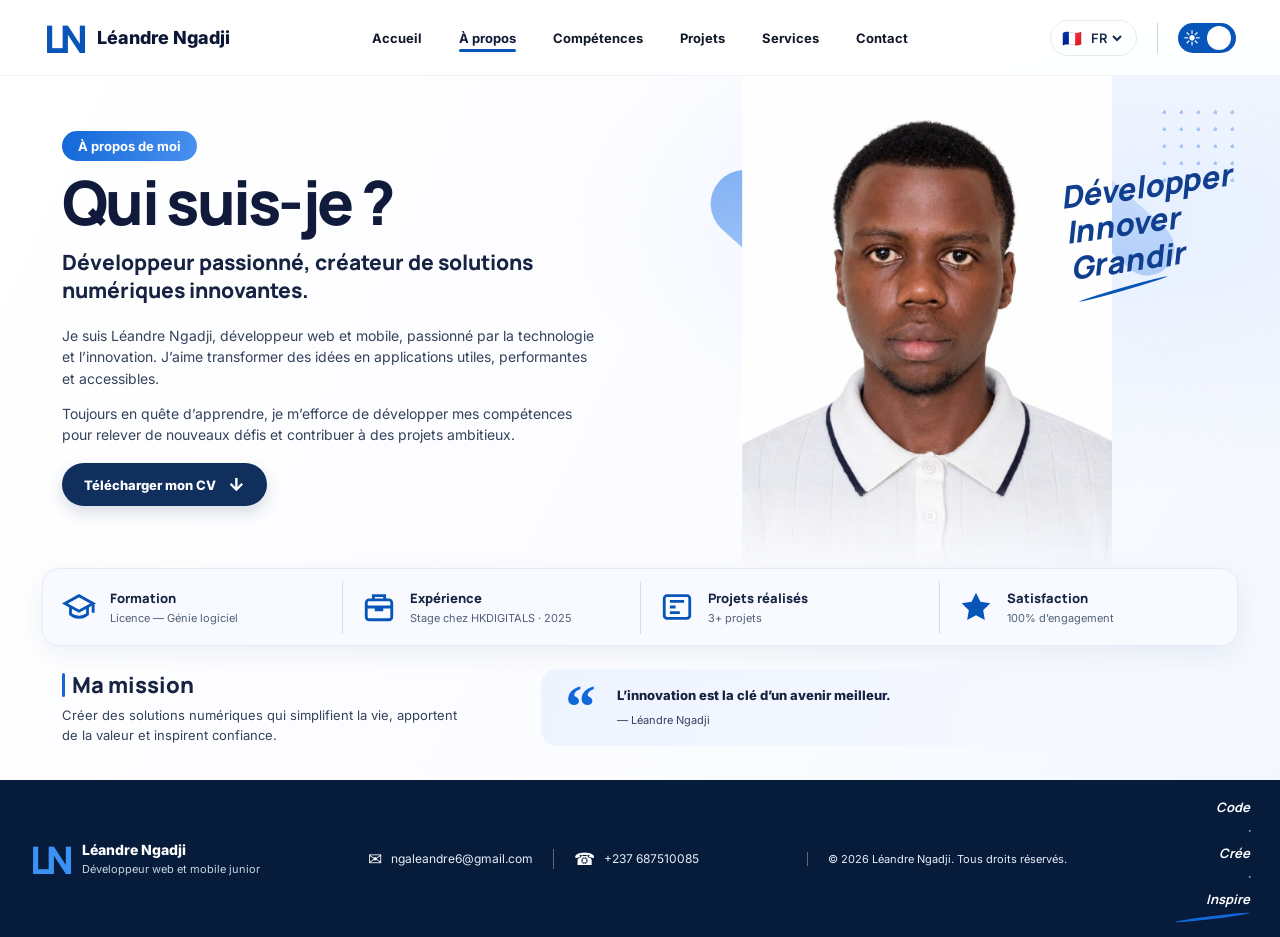
==== about.html @ cd23923f "first commit" ====
<!DOCTYPE html>
<html lang="fr">

<head>
    <meta charset="UTF-8">
    <meta name="viewport" content="width=device-width, initial-scale=1.0">
    <meta name="description"
        content="Découvrez le parcours, la mission et les projets de Léandre Ngadji, développeur web et mobile junior à Douala.">
    <title>À propos | Léandre Ngadji</title>

    <link rel="preconnect" href="https://fonts.googleapis.com">
    <link rel="preconnect" href="https://fonts.gstatic.com" crossorigin>
    <link href="https://fonts.googleapis.com/css2?family=Inter:wght@400;500;600;700;800&family=Manrope:wght@400;500;600;700;800&display=swap"
        rel="stylesheet">
    <link rel="stylesheet" href="assets/css/style.css">
</head>

<body class="about-page">
    <header class="navbar">
        <div class="nav-container">
            <a href="index.html" class="logo" aria-label="Accueil — Léandre Ngadji">
                <span class="logo-icon">LN</span>
                <span class="logo-name">Léandre Ngadji</span>
            </a>

            <nav class="nav-menu" id="navMenu" aria-label="Navigation principale">
                <a href="index.html" class="nav-link">Accueil</a>
                <a href="about.html" class="nav-link active" aria-current="page">À propos</a>
                <a href="skills.html" class="nav-link">Compétences</a>
                <a href="projects.html" class="nav-link">Projets</a>
                <a href="services.html" class="nav-link">Services</a>
                <a href="contact.html" class="nav-link">Contact</a>
            </nav>

            <div class="nav-options">
                <div class="language-selector">
                    <span aria-hidden="true">🇫🇷</span>
                    <select id="languageSelect" aria-label="Choisir la langue">
                        <option value="fr">FR</option>
                        <option value="en">EN</option>
                    </select>
                </div>
                <span class="nav-separator" aria-hidden="true"></span>
                <button class="theme-toggle" id="themeToggle" aria-label="Changer de thème">
                    <span class="theme-icon" aria-hidden="true">☀</span>
                    <span class="theme-circle" aria-hidden="true"></span>
                </button>
            </div>

            <button class="hamburger" id="hamburger" aria-label="Ouvrir le menu" aria-expanded="false"
                aria-controls="navMenu">
                <span></span>
                <span></span>
                <span></span>
            </button>
        </div>
    </header>

    <main class="about-main">
        <section class="about-intro" aria-labelledby="aboutTitle">
            <div class="about-copy">
                <span class="about-eyebrow">À propos de moi</span>
                <h1 id="aboutTitle">Qui suis-je&nbsp;?</h1>
                <p class="about-lead">Développeur passionné, créateur de solutions numériques innovantes.</p>
                <p class="about-paragraph">
                    Je suis Léandre Ngadji, développeur web et mobile, passionné par la technologie et l’innovation.
                    J’aime transformer des idées en applications utiles, performantes et accessibles.
                </p>
                <p class="about-paragraph">
                    Toujours en quête d’apprendre, je m’efforce de développer mes compétences pour relever de nouveaux
                    défis et contribuer à des projets ambitieux.
                </p>
                <a class="about-cv" href="mailto:ngaleandre6@gmail.com?subject=Demande%20de%20CV">
                    Télécharger mon CV <span aria-hidden="true">↓</span>
                </a>
            </div>

            <div class="about-portrait" aria-label="Portrait de Léandre Ngadji">
                <span class="about-shape about-shape-one" aria-hidden="true"></span>
                <span class="about-shape about-shape-two" aria-hidden="true"></span>
                <span class="about-shape about-shape-three" aria-hidden="true"></span>
                <img src="assets/images/portrait.jpeg" alt="Léandre Ngadji, développeur web et mobile">
                <p class="about-signature" aria-label="Développer, innover, grandir">
                    <span>Développer</span>
                    <span>Innover</span>
                    <span>Grandir</span>
                    <i aria-hidden="true"></i>
                </p>
                <span class="about-dots" aria-hidden="true"></span>
            </div>
        </section>

        <section class="about-highlights" aria-label="Quelques repères de mon parcours">
            <article class="about-highlight">
                <span class="highlight-icon" aria-hidden="true">
                    <svg viewBox="0 0 24 24" fill="none" stroke="currentColor" stroke-width="2">
                        <path d="M2 9.5 12 4l10 5.5L12 15 2 9.5Z"></path>
                        <path d="M6 12v5c3.5 3 8.5 3 12 0v-5M22 10v6"></path>
                    </svg>
                </span>
                <span class="highlight-copy"><strong>Formation</strong><small>Licence — Génie logiciel</small></span>
            </article>
            <article class="about-highlight">
                <span class="highlight-icon" aria-hidden="true">
                    <svg viewBox="0 0 24 24" fill="none" stroke="currentColor" stroke-width="2">
                        <rect x="3" y="7" width="18" height="14" rx="2"></rect>
                        <path d="M8 7V4h8v3M3 12h18M10 12v2h4v-2"></path>
                    </svg>
                </span>
                <span class="highlight-copy"><strong>Expérience</strong><small>Stage chez HKDIGITALS · 2025</small></span>
            </article>
            <article class="about-highlight">
                <span class="highlight-icon" aria-hidden="true">
                    <svg viewBox="0 0 24 24" fill="none" stroke="currentColor" stroke-width="2">
                        <rect x="3" y="4" width="18" height="16" rx="2"></rect>
                        <path d="M7 8h10M7 12h4M7 16h7"></path>
                    </svg>
                </span>
                <span class="highlight-copy"><strong>Projets réalisés</strong><small>3+ projets</small></span>
            </article>
            <article class="about-highlight">
                <span class="highlight-icon" aria-hidden="true">
                    <svg viewBox="0 0 24 24" fill="currentColor">
                        <path d="m12 2 3.1 6.3 7 1-5.05 4.92 1.2 6.95L12 17.9l-6.25 3.27 1.2-6.95L1.9 9.3l7-1L12 2Z"></path>
                    </svg>
                </span>
                <span class="highlight-copy"><strong>Satisfaction</strong><small>100% d’engagement</small></span>
            </article>
        </section>

        <section class="about-mission" id="about-details" aria-label="Ma mission">
            <div class="mission-copy">
                <h2>Ma mission</h2>
                <p>Créer des solutions numériques qui simplifient la vie, apportent de la valeur et inspirent confiance.</p>
            </div>
            <blockquote class="mission-quote">
                <span class="quote-mark" aria-hidden="true">“</span>
                <div>
                    <p>L’innovation est la clé d’un avenir meilleur.</p>
                    <cite>— Léandre Ngadji</cite>
                </div>
            </blockquote>
        </section>
    </main>

    <footer class="site-footer">
        <div class="footer-container">
            <a href="index.html" class="footer-brand" aria-label="Retour à l’accueil">
                <span class="footer-logo">LN</span>
                <span class="footer-brand-text">
                    <strong>Léandre Ngadji</strong>
                    <small>Développeur web et mobile junior</small>
                </span>
            </a>
            <div class="footer-contact">
                <a href="mailto:ngaleandre6@gmail.com" class="footer-contact-item">
                    <span aria-hidden="true">✉</span><span>ngaleandre6@gmail.com</span>
                </a>
                <a href="tel:+237687510085" class="footer-contact-item">
                    <span aria-hidden="true">☎</span><span>+237 687510085</span>
                </a>
            </div>
            <p class="footer-copyright">© 2026 Léandre Ngadji. Tous droits réservés.</p>
            <p class="footer-signature">Code <span>·</span> Crée <span>·</span> Inspire<i></i></p>
        </div>
    </footer>

    <script src="assets/js/main.js"></script>
</body>

</html>
---- assets/css/style.css ----
/* ==========================================
   1. VARIABLES
========================================== */

:root {
    --primary: #102A43;
    --secondary: #1F4E79;
    --blue: #0755B8;

    --white: #FFFFFF;
    --text: #172B4D;
    --gray: #52606D;

    --border: #E5EAF0;
    --background: #FFFFFF;
}


/* ==========================================
   2. RESET
========================================== */

* {
    margin: 0;
    padding: 0;
    box-sizing: border-box;
}

html {
    scroll-behavior: smooth;
}

body {
    font-family: 'Inter', sans-serif;
    background: var(--background);
    color: var(--text);
    overflow-x: hidden;
}

a {
    text-decoration: none;
    color: inherit;
}

button,
select {
    font-family: inherit;
}


/* ==========================================
   3. NAVBAR
========================================== */

.navbar {
    width: 100%;
    height: 76px;

    position: fixed;
    top: 0;
    left: 0;
    z-index: 1000;

    background: rgba(255, 255, 255, 0.92);
    backdrop-filter: blur(12px);

    border-bottom: 1px solid rgba(229, 234, 240, 0.6);
}

.nav-container {
    max-width: 1440px;
    height: 100%;

    margin: auto;
    padding: 0 44px;

    display: flex;
    align-items: center;
    justify-content: space-between;
}


/* LOGO */

.logo {
    display: flex;
    align-items: center;
    gap: 14px;
    flex-shrink: 0;
}

.logo-icon {
    font-family: 'Manrope', sans-serif;
    font-size: 38px;
    font-weight: 800;
    letter-spacing: -5px;
    color: var(--blue);
}

.logo-name {
    font-size: 18px;
    font-weight: 800;
    color: #0B1735;
}


/* NAVIGATION */

.nav-menu {
    display: flex;
    align-items: center;
    gap: 7px;
}

.nav-link {
    font-size: 13px;
    font-weight: 700;

    padding: 10px 15px;
    border-radius: 30px;

    color: #111827;
    transition: 0.3s ease;
}

.nav-link:hover {
    color: var(--blue);
    background: #EFF5FF;
}

.nav-link.active {
    background: #084A9B;
    color: white;
    box-shadow: 0 3px 8px rgba(8, 74, 155, 0.2);
}


/* OPTIONS */

.nav-options {
    display: flex;
    align-items: center;
    gap: 20px;
}


/* LANGUE */

.language-selector {
    display: flex;
    align-items: center;
    gap: 5px;

    padding: 7px 11px;

    border: 1px solid var(--border);
    border-radius: 25px;
}

.language-selector select {
    border: none;
    outline: none;
    background: transparent;

    font-size: 13px;
    font-weight: 600;
    color: var(--text);
    cursor: pointer;
}


/* SEPARATEUR */

.nav-separator {
    height: 30px;
    width: 1px;
    background: #CBD5E1;
}


/* THEME */

.theme-toggle {
    width: 58px;
    height: 30px;

    border: none;
    border-radius: 30px;
    background: #0755B8;

    display: flex;
    align-items: center;
    justify-content: space-between;

    padding: 3px 5px;
    cursor: pointer;
}

.theme-icon {
    color: white;
    font-size: 17px;
}

.theme-circle {
    width: 24px;
    height: 24px;

    border-radius: 50%;
    background: white;

    transition: 0.3s ease;
}


/* HAMBURGER */

.hamburger {
    display: none;
    background: none;
    border: none;
    cursor: pointer;
}

.hamburger span {
    display: block;

    width: 25px;
    height: 2px;

    margin: 5px;

    background: var(--primary);
    transition: 0.3s;
}


/* ==========================================
   4. HERO
========================================== */

.hero {
    width: 100%;
    min-height: 590px;

    padding-top: 76px;

    background: linear-gradient(
        115deg,
        #FFFFFF 0%,
        #FCFDFF 65%,
        #F4F7FF 100%
    );

    overflow: hidden;
}

.hero-container {
    max-width: 1440px;
    min-height: 514px;

    margin: auto;
    padding: 35px 44px 0;

    display: grid;
    grid-template-columns: 1fr 1fr;
    align-items: center;
}


/* HERO CONTENT */

.hero-content {
    position: relative;
    z-index: 5;
    padding-bottom: 30px;
}

.hero-greeting {
    font-family: 'Manrope', sans-serif;
    font-size: clamp(28px, 3vw, 38px);
    font-weight: 500;

    color: #526078;
    margin-bottom: 0;
}

.hero-content h1 {
    font-family: 'Manrope', sans-serif;
    font-size: clamp(43px, 5vw, 72px);

    line-height: 1.08;
    letter-spacing: -3px;
    font-weight: 800;

    color: #081333;
}

.hero-underline {
    width: 175px;
    height: 7px;

    margin-top: 12px;
    margin-bottom: 22px;

    border-top: 5px solid #1268D8;
    border-radius: 50%;

    transform: rotate(-5deg);
}

.hero-headline {
    max-width: 500px;

    font-family: 'Manrope', sans-serif;
    font-size: 21px;

    line-height: 1.35;
    font-weight: 800;

    color: #084A9B;
    margin-bottom: 20px;
}

.hero-description {
    max-width: 500px;

    font-size: 15px;
    line-height: 1.65;

    color: #26364F;
    margin-bottom: 25px;
}

.hero-description strong {
    font-weight: 700;
    color: #102A43;
}


/* HERO BUTTONS */

.hero-actions {
    display: flex;
    align-items: center;
    flex-wrap: wrap;
    gap: 14px;
}

.btn {
    min-height: 47px;

    display: inline-flex;
    align-items: center;
    justify-content: center;
    gap: 12px;

    padding: 0 22px;

    border-radius: 30px;

    font-size: 13px;
    font-weight: 700;

    transition: 0.3s ease;
}

.btn-primary {
    background: #102F5D;
    color: white;
}

.btn-primary:hover {
    background: #0755B8;
    transform: translateY(-3px);
    box-shadow: 0 8px 20px rgba(16, 47, 93, 0.2);
}

.btn-outline {
    border: 1.5px solid #102A43;
    color: #102A43;
    background: transparent;
}

.btn-outline:hover {
    background: #102A43;
    color: white;
    transform: translateY(-3px);
}

.btn-icon {
    font-size: 18px;
}


/* CV */

.hero-cv {
    display: flex;
    align-items: center;
    gap: 9px;

    margin-top: 17px;

    font-size: 14px;
    font-weight: 700;

    color: #102A43;
    text-decoration: underline;

    cursor: default;
}

.cv-icon {
    font-size: 22px;
    font-weight: 800;
}


/* HERO VISUAL */

.hero-visual {
    height: 475px;

    position: relative;

    display: flex;
    align-items: flex-end;
    justify-content: center;
}

.hero-image-wrapper {
    width: 100%;
    height: 100%;

    position: relative;
    z-index: 2;

    display: flex;
    justify-content: center;
    align-items: flex-end;
}

.hero-image {
    width: auto;
    max-width: 100%;
    height: 100%;

    object-fit: contain;
    object-position: center bottom;

    position: relative;
    z-index: 2;
}


/* FORMES GRAPHIQUES */

.hero-shape {
    position: absolute;

    background: linear-gradient(
        135deg,
        #B9D4FF,
        #69A8F4
    );

    border-radius: 100px;
    opacity: 0.8;
}

.shape-one {
    width: 420px;
    height: 65px;

    top: 100px;
    left: 5px;

    transform: rotate(-43deg);
}

.shape-two {
    width: 380px;
    height: 65px;

    top: 225px;
    left: 0;

    transform: rotate(-43deg);
}

.shape-three {
    width: 240px;
    height: 65px;

    top: 310px;
    right: -30px;

    transform: rotate(-43deg);
}


/* SIGNATURE */

.hero-signature {
    position: absolute;

    right: -5px;
    top: 150px;

    z-index: 4;

    display: flex;
    flex-direction: column;

    font-family: 'Manrope', sans-serif;
    font-size: 29px;

    font-weight: 800;
    font-style: italic;
    line-height: 1.2;

    color: #102F5D;

    transform: rotate(-8deg);
}

.signature-line {
    width: 100px;
    height: 4px;

    margin-top: 13px;

    background: #0755B8;
    border-radius: 50%;

    transform: rotate(-10deg);
}


/* BADGE */

.hero-badge {
    position: absolute;

    right: 0;
    bottom: 75px;

    z-index: 5;

    display: flex;
    align-items: center;
    gap: 12px;

    padding: 12px 17px;

    background: white;
    border-radius: 15px;

    box-shadow: 0 5px 20px rgba(0, 0, 0, 0.1);
}

.badge-icon {
    width: 39px;
    height: 39px;

    display: flex;
    align-items: center;
    justify-content: center;

    border-radius: 50%;
    background: #0865CE;

    color: white;
    font-weight: 800;
    font-size: 14px;
}

.badge-text {
    display: flex;
    flex-direction: column;
    gap: 3px;

    font-size: 12px;
}

.badge-text strong {
    color: #101A30;
}

.badge-text span {
    color: #52606D;
}


/* POINTS DECORATIFS */

.hero-dots {
    position: absolute;

    width: 80px;
    height: 80px;

    top: 100px;
    right: -20px;

    z-index: 1;

    background-image: radial-gradient(
        #B9D1F5 3px,
        transparent 3px
    );

    background-size: 22px 22px;
}


/* ==========================================
   5. EXPERTISE
========================================== */

.expertise {
    width: 100%;
    padding: 0 30px 25px;
    background: var(--background);
}

.expertise-container {
    max-width: 1380px;
    min-height: 85px;

    margin: auto;
    padding: 20px;

    display: grid;

    grid-template-columns:
        1.1fr 1.3fr 1.7fr 1.7fr 1.4fr;

    align-items: center;

    background: #F0F4FF;
    border-radius: 18px;
}


/* TITRE */

.expertise-title {
    display: flex;
    align-items: center;
    gap: 12px;

    padding-right: 20px;
}

.expertise-title-line {
    width: 4px;
    height: 38px;

    background: #1268D8;
    border-radius: 5px;

    flex-shrink: 0;
}

.expertise-title h2 {
    font-family: 'Manrope', sans-serif;
    font-size: 17px;
    font-weight: 800;

    color: #102A43;
    white-space: nowrap;
}


/* ELEMENTS */

.expertise-item {
    min-height: 42px;

    padding: 0 20px;

    display: flex;
    align-items: center;
    gap: 15px;

    border-left: 1px solid #8995A8;

    transition: transform 0.3s ease;
}

.expertise-item:hover {
    transform: translateY(-3px);
}


/* ICONES */

.expertise-icon {
    width: 38px;
    height: 38px;

    flex-shrink: 0;
    color: #0755B8;
}

.expertise-icon svg {
    width: 100%;
    height: 100%;
}


/* INFORMATIONS */

.expertise-info h3 {
    font-family: 'Manrope', sans-serif;
    font-size: 14px;
    font-weight: 800;

    color: #101A30;
    margin-bottom: 5px;

    white-space: nowrap;
}

.expertise-info p {
    font-size: 13px;
    color: #35445C;
    line-height: 1.4;
}


/* ==========================================
   6. PROJETS
========================================== */

.projects-section {
    width: 100%;
    padding: 75px 30px 90px;
    background: var(--background);
}

.projects-container {
    max-width: 1380px;
    margin: auto;
}


/* EN-TETE */

.projects-header {
    display: flex;
    justify-content: space-between;
    align-items: flex-end;
    gap: 30px;

    margin-bottom: 38px;
}

.section-label {
    display: inline-block;

    font-size: 11px;
    font-weight: 800;
    letter-spacing: 2px;

    color: #0755B8;

    margin-bottom: 12px;
}

.projects-heading h2 {
    font-family: 'Manrope', sans-serif;
    font-size: clamp(28px, 3vw, 38px);
    font-weight: 800;

    color: #102A43;

    margin-bottom: 12px;
}

.projects-heading p {
    max-width: 600px;

    font-size: 14px;
    line-height: 1.7;

    color: #52606D;
}


/* LIEN TOUS LES PROJETS */

.projects-all {
    display: inline-flex;
    align-items: center;
    gap: 12px;

    flex-shrink: 0;

    padding: 12px 19px;

    border: 1px solid #D6E0EC;
    border-radius: 30px;

    color: #102A43;

    font-size: 13px;
    font-weight: 700;

    transition: 0.3s ease;
}

.projects-all:hover {
    background: #102F5D;
    border-color: #102F5D;
    color: white;

    transform: translateY(-3px);
}

.projects-all span {
    font-size: 18px;
}


/* GRILLE */

.projects-grid {
    display: grid;
    grid-template-columns: repeat(2, minmax(0, 1fr));
    gap: 30px;
}


/* CARTE */

.project-card {
    overflow: hidden;

    background: white;

    border: 1px solid #E7ECF3;
    border-radius: 18px;

    box-shadow: 0 5px 25px rgba(16, 42, 67, 0.05);

    transition: transform 0.3s ease, box-shadow 0.3s ease;
}

.project-card:hover {
    transform: translateY(-7px);

    box-shadow: 0 15px 35px rgba(16, 42, 67, 0.1);
}


/* IMAGE */

.project-image {
    height: 260px;

    position: relative;
    overflow: hidden;

    background: #EAF0F8;
}

.project-image img {
    width: 100%;
    height: 100%;

    display: block;

    object-fit: cover;

    transition: transform 0.5s ease;
}

.project-card:hover .project-image img {
    transform: scale(1.04);
}


/* CATEGORIE */

.project-category {
    position: absolute;

    top: 17px;
    left: 17px;

    padding: 8px 13px;

    background: rgba(255, 255, 255, 0.95);

    border-radius: 20px;

    color: #102A43;

    font-size: 11px;
    font-weight: 700;

    box-shadow: 0 3px 10px rgba(0, 0, 0, 0.08);
}


/* CONTENU */

.project-content {
    padding: 25px;
}

.project-top {
    display: flex;
    justify-content: space-between;
    align-items: center;

    margin-bottom: 15px;
}

.project-number {
    font-size: 11px;
    font-weight: 800;
    letter-spacing: 1px;

    color: #0755B8;
}

.project-period {
    font-size: 12px;
    font-weight: 600;

    color: #7A8797;
}

.project-content h3 {
    font-family: 'Manrope', sans-serif;
    font-size: 23px;
    font-weight: 800;

    color: #102A43;

    margin-bottom: 12px;
}

.project-description {
    min-height: 76px;

    font-size: 13px;
    line-height: 1.75;

    color: #52606D;

    margin-bottom: 20px;
}


/* TECHNOLOGIES */

.project-technologies {
    display: flex;
    flex-wrap: wrap;
    gap: 8px;

    margin-bottom: 22px;
}

.project-technologies span {
    padding: 7px 12px;

    border-radius: 20px;

    background: #EEF4FC;

    color: #164B84;

    font-size: 11px;
    font-weight: 700;
}


/* LIEN PROJET */

.project-link {
    display: inline-flex;
    align-items: center;
    gap: 10px;

    padding-top: 17px;

    border-top: 1px solid #E7ECF3;

    width: 100%;

    color: #0755B8;

    font-size: 13px;
    font-weight: 800;

    transition: 0.3s ease;
}

.project-link:hover {
    color: #102A43;
    gap: 16px;
}

.project-link span {
    font-size: 18px;
}


/* ==========================================
   7. RESPONSIVE TABLETTE
========================================== */

@media (max-width: 1100px) {

    .nav-container {
        padding: 0 25px;
    }

    .nav-menu {
        gap: 0;
    }

    .nav-link {
        padding: 9px 10px;
        font-size: 12px;
    }

    .nav-options {
        gap: 12px;
    }

    .hero-container {
        padding-left: 30px;
        padding-right: 30px;
    }

    .hero-content h1 {
        font-size: 52px;
    }

    .hero-headline {
        font-size: 18px;
    }

    .hero-description {
        font-size: 14px;
    }

    .hero-signature {
        right: -10px;
        font-size: 23px;
    }

    .hero-badge {
        right: -5px;
    }

    .expertise-container {
        grid-template-columns: repeat(2, 1fr);
        gap: 25px 10px;
        padding: 25px;
    }

    .expertise-title {
        grid-column: 1 / -1;
        padding-bottom: 15px;
        border-bottom: 1px solid #D5DEEF;
    }

    .expertise-item {
        border-left: none;
        padding: 0 10px;
    }

}


/* ==========================================
   8. RESPONSIVE MOBILE
========================================== */

@media (max-width: 850px) {

    /* NAVBAR */

    .navbar {
        height: 70px;
    }

    .nav-container {
        padding: 0 22px;
    }

    .nav-menu {
        position: absolute;

        top: 70px;
        left: 0;

        width: 100%;

        background: white;

        display: flex;
        flex-direction: column;
        align-items: stretch;

        padding: 15px 22px;
        gap: 5px;

        box-shadow: 0 10px 20px rgba(0, 0, 0, 0.05);

        opacity: 0;
        visibility: hidden;

        transform: translateY(-10px);

        transition: 0.3s ease;
    }

    .nav-menu.show {
        opacity: 1;
        visibility: visible;
        transform: translateY(0);
    }

    .nav-link {
        padding: 13px 15px;
        font-size: 14px;
    }

    .nav-options {
        margin-left: auto;
        margin-right: 20px;
    }

    .hamburger {
        display: block;
    }


    /* HERO */

    .hero {
        padding-top: 70px;
    }

    .hero-container {
        grid-template-columns: 1fr;

        padding: 45px 30px 0;

        text-align: center;
    }

    .hero-content {
        padding-bottom: 10px;
    }

    .hero-greeting {
        font-size: 30px;
    }

    .hero-content h1 {
        font-size: clamp(42px, 9vw, 60px);
        letter-spacing: -2px;
    }

    .hero-underline {
        margin-left: auto;
        margin-right: auto;
    }

    .hero-headline {
        margin-left: auto;
        margin-right: auto;
        font-size: 20px;
    }

    .hero-description {
        margin-left: auto;
        margin-right: auto;
        font-size: 14px;
    }

    .hero-actions {
        justify-content: center;
    }

    .hero-cv {
        justify-content: center;
    }

    .hero-visual {
        height: 430px;
        max-width: 500px;
        width: 100%;

        margin: 30px auto 0;
    }

    .hero-signature {
        right: 0;
        top: 100px;
        font-size: 22px;
    }

    .hero-badge {
        right: 0;
        bottom: 45px;
    }

    /* PROJETS */

    .projects-section {
        padding: 60px 25px 70px;
    }

    .projects-grid {
        gap: 20px;
    }

    .project-image {
        height: 210px;
    }

    .project-content {
        padding: 20px;
    }

    .project-content h3 {
        font-size: 20px;
    }

    .project-description {
        min-height: 100px;
    }

}


/* ==========================================
   9. PETITS MOBILES
========================================== */

@media (max-width: 600px) {

    /* EXPERTISE */

    .expertise {
        padding: 0 16px 25px;
    }

    .expertise-container {
        grid-template-columns: 1fr;
        gap: 20px;
        padding: 22px 18px;
    }

    .expertise-title {
        grid-column: auto;
        padding-bottom: 15px;
    }

    .expertise-title h2 {
        font-size: 17px;
    }

    .expertise-item {
        padding: 0 5px 15px;
        border-left: none;
        border-bottom: 1px solid #D5DEEF;
    }

    .expertise-item:last-child {
        border-bottom: none;
        padding-bottom: 0;
    }

    .expertise-icon {
        width: 35px;
        height: 35px;
    }

    .expertise-info h3 {
        font-size: 14px;
        white-space: normal;
    }

    .expertise-info p {
        font-size: 12px;
    }


    /* PROJETS */

    .projects-section {
        padding: 50px 16px 60px;
    }

    .projects-header {
        flex-direction: column;
        align-items: flex-start;
        gap: 20px;

        margin-bottom: 28px;
    }

    .projects-heading h2 {
        font-size: 28px;
    }

    .projects-heading p {
        font-size: 13px;
    }

    .projects-all {
        font-size: 12px;
    }

    .projects-grid {
        grid-template-columns: 1fr;
        gap: 25px;
    }

    .project-image {
        height: 220px;
    }

    .project-content {
        padding: 22px;
    }

    .project-content h3 {
        font-size: 21px;
    }

    .project-description {
        min-height: auto;
    }

}


/* ==========================================
   10. TRES PETITS MOBILES
========================================== */

@media (max-width: 480px) {

    /* NAVBAR */

    .nav-container {
        padding: 0 16px;
    }

    .logo-icon {
        font-size: 32px;
    }

    .logo-name {
        font-size: 14px;
    }

    .nav-options {
        gap: 10px;
        margin-right: 12px;
    }

    .nav-separator {
        display: none;
    }

    .language-selector {
        padding: 5px 7px;
    }

    .theme-toggle {
        width: 45px;
        height: 26px;
    }

    .theme-circle {
        width: 20px;
        height: 20px;
    }


    /* HERO */

    .hero-container {
        padding: 35px 20px 0;
    }

    .hero-greeting {
        font-size: 25px;
    }

    .hero-content h1 {
        font-size: 42px;
    }

    .hero-headline {
        font-size: 18px;
    }

    .hero-description {
        font-size: 13px;
        line-height: 1.7;
    }

    .hero-actions {
        flex-direction: column;
        align-items: stretch;
    }

    .btn {
        width: 100%;
    }

    .hero-visual {
        height: 350px;
    }

    .hero-signature {
        right: -5px;
        top: 75px;
        font-size: 17px;
    }

    .hero-badge {
        right: -5px;
        bottom: 35px;
        padding: 9px 12px;
    }

    .badge-icon {
        width: 32px;
        height: 32px;
    }

    .hero-shape {
        opacity: 0.5;
    }


    /* PROJETS */

    .project-image {
        height: 190px;
    }

    .project-content {
        padding: 18px;
    }

}


/* ==========================================
   11. MODE SOMBRE
========================================== */

body.dark-mode {
    --background: #0B1729;
    --text: #F1F5F9;

    background: var(--background);
    color: var(--text);
}

body.dark-mode .navbar {
    background: rgba(11, 23, 41, 0.94);
    border-bottom-color: #24354B;
}

body.dark-mode .logo-name,
body.dark-mode .nav-link,
body.dark-mode .hamburger span {
    color: #F1F5F9;
}

body.dark-mode .nav-link.active {
    background: #0755B8;
    color: white;
}

body.dark-mode .hero {
    background: linear-gradient(
        115deg,
        #0B1729,
        #142943
    );
}

body.dark-mode .hero-greeting,
body.dark-mode .hero-description {
    color: #CBD5E1;
}

body.dark-mode .hero-content h1 {
    color: #FFFFFF;
}

body.dark-mode .hero-description strong {
    color: #FFFFFF;
}

body.dark-mode .hero-cv {
    color: #FFFFFF;
}

body.dark-mode .btn-outline {
    color: white;
    border-color: white;
}

body.dark-mode .nav-menu {
    background: #0B1729;
}

body.dark-mode .language-selector select {
    color: white;
}

body.dark-mode .nav-separator {
    background: #52606D;
}

body.dark-mode .theme-toggle {
    background: #52606D;
}

body.dark-mode .theme-circle {
    transform: translateX(-25px);
}


/* EXPERTISE */

body.dark-mode .expertise-container {
    background: #172A43;
}

body.dark-mode .expertise-title h2,
body.dark-mode .expertise-info h3 {
    color: #FFFFFF;
}

body.dark-mode .expertise-info p {
    color: #CBD5E1;
}

body.dark-mode .expertise-item {
    border-color: #40536B;
}

body.dark-mode .expertise-title {
    border-color: #40536B;
}


/* PROJETS */

body.dark-mode .projects-section {
    background: #0B1729;
}

body.dark-mode .projects-heading h2,
body.dark-mode .project-content h3 {
    color: #FFFFFF;
}

body.dark-mode .projects-heading p,
body.dark-mode .project-description {
    color: #CBD5E1;
}

body.dark-mode .project-card {
    background: #172A43;
    border-color: #30445D;
}

body.dark-mode .project-technologies span {
    background: #243C5A;
    color: #B9D4FF;
}

body.dark-mode .project-link {
    border-color: #40536B;
    color: #83B9FF;
}

body.dark-mode .projects-all {
    color: #FFFFFF;
    border-color: #40536B;
}

body.dark-mode .projects-all:hover {
    background: #0755B8;
}

body.dark-mode .project-image {
    background: #243C5A;
}


/* ==========================================
   12. BANNIERE DE CONTACT
========================================== */

.contact-banner {
    width: 100%;
    padding: 0 30px 30px;
    background: var(--background);
}

.contact-banner-inner {
    position: relative;
    isolation: isolate;
    overflow: hidden;
    max-width: 1380px;
    min-height: 145px;
    margin: 0 auto;
    padding: 28px 42px;
    display: flex;
    align-items: center;
    gap: 28px;
    color: #FFFFFF;
    background:
        radial-gradient(ellipse at 90% 120%, rgba(25, 105, 200, 0.28), transparent 38%),
        linear-gradient(110deg, #102F5D 0%, #071B3B 100%);
    border-radius: 20px;
}

.contact-banner-inner::after {
    content: "";
    position: absolute;
    z-index: -1;
    width: 420px;
    height: 230px;
    right: -70px;
    bottom: -160px;
    border: 1px solid rgba(91, 157, 239, 0.22);
    border-radius: 50%;
    box-shadow: 0 0 0 18px rgba(91, 157, 239, 0.04),
                0 0 0 38px rgba(91, 157, 239, 0.04);
}

.contact-banner-icon {
    width: 76px;
    height: 76px;
    flex: 0 0 76px;
    display: flex;
    align-items: center;
    justify-content: center;
    color: #3B91F5;
    transform: rotate(-8deg);
}

.contact-banner-icon svg {
    width: 68px;
    height: 68px;
}

.contact-banner-content {
    flex: 1;
    min-width: 0;
}

.contact-banner-content h2 {
    margin-bottom: 8px;
    color: #FFFFFF;
    font-family: 'Manrope', sans-serif;
    font-size: clamp(20px, 2.1vw, 27px);
    font-weight: 800;
    line-height: 1.25;
}

.contact-banner-content p {
    max-width: 620px;
    color: #E4ECF7;
    font-size: 14px;
    line-height: 1.6;
}

.contact-banner-actions {
    display: flex;
    align-items: center;
    gap: 12px;
    flex-shrink: 0;
}

.banner-button {
    min-height: 48px;
    padding: 0 20px;
    display: inline-flex;
    align-items: center;
    justify-content: center;
    gap: 9px;
    border-radius: 28px;
    font-size: 13px;
    font-weight: 800;
    white-space: nowrap;
    transition: transform 0.25s ease, box-shadow 0.25s ease;
}

.banner-button:hover {
    transform: translateY(-3px);
    box-shadow: 0 8px 18px rgba(0, 0, 0, 0.18);
}

.banner-button-light {
    color: #102A43;
    background: #FFFFFF;
}

.banner-button-whatsapp {
    color: #FFFFFF;
    background: #16B95D;
}

.whatsapp-symbol {
    font-size: 18px;
    line-height: 1;
}


/* ==========================================
   13. FOOTER
========================================== */

.site-footer {
    width: 100%;
    color: #FFFFFF;
    background: #071B3B;
}

.footer-container {
    max-width: 1440px;
    min-height: 96px;
    margin: 0 auto;
    padding: 18px 30px;
    display: flex;
    align-items: center;
    justify-content: space-between;
    gap: 22px;
}

.footer-brand {
    display: flex;
    align-items: center;
    gap: 13px;
    flex-shrink: 0;
}

.footer-logo {
    color: #3B91F5;
    font-family: 'Manrope', sans-serif;
    font-size: 38px;
    font-weight: 800;
    letter-spacing: -5px;
}

.footer-brand-text {
    display: flex;
    flex-direction: column;
    gap: 4px;
}

.footer-brand-text strong {
    color: #FFFFFF;
    font-size: 14px;
    font-weight: 800;
}

.footer-brand-text small {
    color: #CBD5E1;
    font-size: 11px;
}

.footer-contact {
    display: flex;
    align-items: center;
    gap: 20px;
}

.footer-contact-item {
    display: inline-flex;
    align-items: center;
    gap: 9px;
    color: #E7EEF8;
    font-size: 12px;
    white-space: nowrap;
    transition: color 0.2s ease;
}

.footer-contact-item + .footer-contact-item {
    padding-left: 20px;
    border-left: 1px solid rgba(255, 255, 255, 0.35);
}

.footer-contact-item:hover {
    color: #75B5FF;
}

.footer-contact-item > span:first-child {
    color: #FFFFFF;
    font-size: 17px;
}

.footer-copyright {
    padding-left: 20px;
    border-left: 1px solid rgba(255, 255, 255, 0.35);
    color: #E7EEF8;
    font-size: 11px;
    white-space: nowrap;
}

.footer-signature {
    display: flex;
    flex-direction: column;
    align-items: flex-end;
    gap: 5px;
    color: #FFFFFF;
    font-family: 'Manrope', sans-serif;
    font-size: 13px;
    font-style: italic;
    font-weight: 700;
    white-space: nowrap;
}

.footer-signature span {
    color: #75B5FF;
}

.footer-signature i {
    width: 75px;
    height: 3px;
    margin-top: 3px;
    background: #1268D8;
    border-radius: 50%;
    transform: rotate(-7deg);
}


/* ==========================================
   14. RESPONSIVE CONTACT ET FOOTER
========================================== */

@media (max-width: 1100px) {
    .contact-banner-inner {
        padding: 26px 30px;
        gap: 18px;
    }

    .contact-banner-icon {
        width: 58px;
        height: 58px;
        flex-basis: 58px;
    }

    .contact-banner-icon svg {
        width: 54px;
        height: 54px;
    }

    .contact-banner-actions {
        gap: 8px;
    }

    .banner-button {
        padding: 0 14px;
        font-size: 12px;
    }

    .footer-container {
        flex-wrap: wrap;
        justify-content: center;
    }
}

@media (max-width: 850px) {
    .contact-banner {
        padding: 0 25px 25px;
    }

    .contact-banner-inner {
        flex-wrap: wrap;
        justify-content: center;
        text-align: center;
    }

    .contact-banner-content {
        flex-basis: calc(100% - 85px);
        text-align: left;
    }

    .contact-banner-actions {
        width: 100%;
        justify-content: center;
    }

    .footer-container {
        padding: 25px 22px;
        gap: 18px 25px;
    }

    .footer-contact {
        flex-wrap: wrap;
        justify-content: center;
    }
}

@media (max-width: 600px) {
    .contact-banner {
        padding: 0 16px 22px;
    }

    .contact-banner-inner {
        padding: 25px 20px;
        gap: 12px;
        border-radius: 16px;
    }

    .contact-banner-icon {
        width: 48px;
        height: 48px;
        flex-basis: 48px;
    }

    .contact-banner-icon svg {
        width: 46px;
        height: 46px;
    }

    .contact-banner-content {
        flex-basis: 100%;
        text-align: center;
    }

    .contact-banner-content h2 {
        font-size: 21px;
    }

    .contact-banner-content p {
        font-size: 13px;
    }

    .contact-banner-actions {
        flex-direction: column;
        align-items: stretch;
    }

    .banner-button {
        width: 100%;
    }

    .footer-container {
        flex-direction: column;
        text-align: center;
        padding: 28px 16px;
    }

    .footer-brand {
        justify-content: center;
    }

    .footer-contact {
        flex-direction: column;
        gap: 12px;
    }

    .footer-contact-item + .footer-contact-item {
        padding-left: 0;
        border-left: 0;
    }

    .footer-copyright {
        padding: 14px 0 0;
        border-left: 0;
        border-top: 1px solid rgba(255, 255, 255, 0.25);
        white-space: normal;
        line-height: 1.5;
    }

    .footer-signature {
        align-items: center;
    }
}


/* ==========================================
   15. MODE SOMBRE - CONTACT ET FOOTER
========================================== */

body.dark-mode .contact-banner {
    background: #0B1729;
}

body.dark-mode .site-footer {
    background: #050F20;
}


/* ==========================================
   16. PAGE À PROPOS
========================================== */

.about-page {
    --about-ink: #101a3a;
    --about-blue: #0755b8;
    --about-muted: #34425c;
}

.about-page .nav-link.active {
    position: relative;
    background: transparent;
    color: var(--about-ink);
    box-shadow: none;
}

.about-page .nav-link.active::after {
    content: "";
    position: absolute;
    right: 15px;
    bottom: 4px;
    left: 15px;
    height: 3px;
    border-radius: 3px;
    background: var(--about-blue);
}

.about-main {
    max-width: 1440px;
    min-height: calc(100vh - 172px);
    margin: 0 auto;
    padding: 76px 42px 22px;
    background:
        radial-gradient(ellipse at 86% 28%, rgba(216, 231, 255, 0.58), transparent 34%),
        linear-gradient(115deg, #fff 0%, #fbfcff 62%, #f3f7ff 100%);
}

.about-intro {
    min-height: 390px;
    display: grid;
    grid-template-columns: minmax(0, 1fr) minmax(390px, 0.94fr);
    align-items: center;
    gap: 20px;
}

.about-copy {
    position: relative;
    z-index: 3;
    max-width: 570px;
    padding: 18px 0 25px 20px;
}

.about-eyebrow {
    display: inline-flex;
    align-items: center;
    min-height: 30px;
    margin-bottom: 8px;
    padding: 5px 16px;
    border-radius: 24px;
    color: #fff;
    background: linear-gradient(100deg, #1268d8, #4a91ef);
    font-size: 13px;
    font-weight: 700;
}

.about-copy h1 {
    margin-bottom: 13px;
    color: var(--about-ink);
    font-family: 'Manrope', sans-serif;
    font-size: clamp(42px, 5vw, 61px);
    font-weight: 800;
    letter-spacing: -2.7px;
    line-height: 1.08;
}

.about-lead {
    max-width: 520px;
    margin-bottom: 20px;
    color: #172342;
    font-family: 'Manrope', sans-serif;
    font-size: clamp(17px, 1.7vw, 21px);
    font-weight: 800;
    line-height: 1.35;
}

.about-paragraph {
    max-width: 535px;
    margin-bottom: 13px;
    color: var(--about-muted);
    font-size: 14px;
    line-height: 1.55;
}

.about-cv {
    min-height: 43px;
    margin-top: 4px;
    padding: 0 22px;
    display: inline-flex;
    align-items: center;
    gap: 12px;
    border-radius: 26px;
    color: #fff;
    background: #102f5d;
    box-shadow: 0 7px 16px rgba(16, 47, 93, 0.16);
    font-size: 13px;
    font-weight: 800;
    transition: transform 0.2s ease, background 0.2s ease;
}

.about-cv:hover {
    transform: translateY(-2px);
    background: var(--about-blue);
}

.about-cv span {
    font-size: 18px;
}

.about-portrait {
    position: relative;
    align-self: stretch;
    min-height: 390px;
    overflow: hidden;
    display: flex;
    justify-content: center;
    align-items: flex-end;
}

.about-portrait img {
    position: relative;
    z-index: 2;
    width: min(72%, 370px);
    height: 100%;
    object-fit: cover;
    object-position: center 22%;
    transform: translateX(-7%);
    -webkit-mask-image: linear-gradient(to bottom, #000 0%, #000 83%, transparent 100%);
    mask-image: linear-gradient(to bottom, #000 0%, #000 83%, transparent 100%);
}

.about-shape {
    position: absolute;
    z-index: 1;
    display: block;
    border-radius: 90px;
    background: linear-gradient(135deg, rgba(197, 219, 255, 0.5), rgba(92, 153, 241, 0.75));
    transform: rotate(42deg);
}

.about-shape-one {
    width: 340px;
    height: 64px;
    top: 62px;
    left: 7%;
}

.about-shape-two {
    width: 400px;
    height: 68px;
    top: 205px;
    left: 0;
    background: linear-gradient(135deg, rgba(98, 157, 241, 0.8), rgba(196, 221, 255, 0.56));
}

.about-shape-three {
    width: 190px;
    height: 54px;
    top: 100px;
    right: 8%;
    opacity: 0.58;
}

.about-signature {
    position: absolute;
    z-index: 4;
    top: 92px;
    right: 0;
    display: flex;
    flex-direction: column;
    color: #103f8f;
    font-family: 'Manrope', sans-serif;
    font-size: clamp(21px, 2.4vw, 31px);
    font-style: italic;
    font-weight: 800;
    line-height: 1.15;
    transform: rotate(-8deg);
}

.about-signature i {
    width: 92px;
    height: 3px;
    margin: 9px 0 0 4px;
    border-radius: 50%;
    background: #0755b8;
    transform: rotate(-8deg);
}

.about-dots {
    position: absolute;
    top: 28px;
    right: 0;
    width: 82px;
    height: 88px;
    background-image: radial-gradient(#a9c8f3 2px, transparent 2px);
    background-size: 17px 17px;
}

.about-highlights {
    position: relative;
    z-index: 5;
    min-height: 78px;
    display: grid;
    grid-template-columns: repeat(4, minmax(0, 1fr));
    align-items: center;
    border: 1px solid rgba(226, 234, 247, 0.85);
    border-radius: 17px;
    background: rgba(248, 250, 255, 0.92);
    box-shadow: 0 8px 26px rgba(23, 55, 102, 0.07);
}

.about-highlight {
    min-height: 50px;
    padding: 8px 19px;
    display: flex;
    align-items: center;
    gap: 14px;
}

.about-highlight + .about-highlight {
    border-left: 1px solid #d5deed;
}

.highlight-icon {
    width: 34px;
    height: 34px;
    flex: 0 0 34px;
    color: #0755b8;
}

.highlight-icon svg {
    width: 100%;
    height: 100%;
}

.highlight-copy {
    display: flex;
    flex-direction: column;
    gap: 4px;
    min-width: 0;
}

.highlight-copy strong {
    color: #172342;
    font-family: 'Manrope', sans-serif;
    font-size: 13px;
    font-weight: 800;
}

.highlight-copy small {
    color: #526078;
    font-size: 11px;
    line-height: 1.35;
}

.about-mission {
    min-height: 112px;
    padding: 21px 20px 10px;
    display: grid;
    grid-template-columns: 0.8fr 1.2fr;
    align-items: center;
    gap: 28px;
}

.mission-copy h2 {
    position: relative;
    margin-bottom: 6px;
    padding-left: 10px;
    color: #172342;
    font-family: 'Manrope', sans-serif;
    font-size: 22px;
    font-weight: 800;
}

.mission-copy h2::before {
    content: "";
    position: absolute;
    top: 3px;
    bottom: 3px;
    left: 0;
    width: 3px;
    border-radius: 3px;
    background: #1268d8;
}

.mission-copy p {
    max-width: 400px;
    color: #34425c;
    font-size: 13px;
    line-height: 1.5;
}

.mission-quote {
    min-height: 76px;
    margin: 0;
    padding: 14px 24px;
    display: flex;
    align-items: center;
    gap: 21px;
    border-radius: 16px;
    background: linear-gradient(105deg, #eef4ff, #f7f9ff);
}

.quote-mark {
    color: #1268d8;
    font-family: Georgia, serif;
    font-size: 61px;
    font-weight: 700;
    line-height: 0.8;
}

.mission-quote p {
    margin-bottom: 5px;
    color: #172342;
    font-size: 13px;
    font-weight: 800;
}

.mission-quote cite {
    color: #34425c;
    font-size: 11px;
    font-style: normal;
}

body.dark-mode .about-page,
body.dark-mode.about-page {
    --about-ink: #f1f5f9;
    --about-muted: #cbd5e1;
}

body.dark-mode .about-main {
    background: radial-gradient(ellipse at 86% 28%, rgba(27, 57, 98, 0.5), transparent 34%),
        linear-gradient(115deg, #0b1729 0%, #101f36 100%);
}

body.dark-mode .about-page .nav-link.active,
body.dark-mode .about-lead,
body.dark-mode .highlight-copy strong,
body.dark-mode .mission-copy h2,
body.dark-mode .mission-quote p {
    color: #f1f5f9;
}

body.dark-mode .about-paragraph,
body.dark-mode .highlight-copy small,
body.dark-mode .mission-copy p,
body.dark-mode .mission-quote cite {
    color: #cbd5e1;
}

body.dark-mode .about-highlights {
    border-color: #30445d;
    background: rgba(23, 42, 67, 0.94);
}

body.dark-mode .about-highlight + .about-highlight {
    border-color: #40536b;
}

body.dark-mode .mission-quote {
    background: linear-gradient(105deg, #172a43, #1d3453);
}

@media (max-width: 1050px) {
    .about-main {
        padding-right: 28px;
        padding-left: 28px;
    }

    .about-intro {
        grid-template-columns: minmax(0, 1fr) minmax(330px, 0.9fr);
    }

    .about-highlight {
        padding-right: 12px;
        padding-left: 12px;
        gap: 10px;
    }
}

@media (max-width: 850px) {
    .about-main {
        padding-top: 88px;
    }

    .about-intro {
        min-height: 0;
        grid-template-columns: 1fr;
        gap: 0;
    }

    .about-copy {
        padding-left: 0;
    }

    .about-portrait {
        width: min(100%, 520px);
        min-height: 340px;
        margin: 0 auto;
    }

    .about-signature {
        right: 5%;
        font-size: 22px;
    }

    .about-highlights {
        grid-template-columns: repeat(2, minmax(0, 1fr));
        padding: 6px 0;
    }

    .about-highlight:nth-child(3) {
        border-left: 0;
    }

    .about-highlight:nth-child(n + 3) {
        border-top: 1px solid #d5deed;
    }

    body.dark-mode .about-highlight:nth-child(n + 3) {
        border-color: #40536b;
    }
}

@media (max-width: 600px) {
    .about-main {
        padding: 84px 18px 20px;
    }

    .about-intro {
        grid-template-columns: 1fr;
    }

    .about-copy {
        padding: 12px 0 0;
    }

    .about-copy h1 {
        font-size: 43px;
    }

    .about-lead {
        font-size: 18px;
    }

    .about-paragraph {
        font-size: 13px;
    }

    .about-portrait {
        min-height: 315px;
        margin-top: 3px;
    }

    .about-portrait img {
        width: min(76%, 310px);
    }

    .about-signature {
        top: 75px;
        right: 4%;
        font-size: 20px;
    }

    .about-shape-one {
        left: 0;
        width: 270px;
    }

    .about-shape-two {
        width: 310px;
    }

    .about-highlights {
        margin-top: 10px;
    }

    .about-highlight {
        padding: 9px 10px;
        gap: 8px;
    }

    .highlight-icon {
        width: 29px;
        height: 29px;
        flex-basis: 29px;
    }

    .highlight-copy strong {
        font-size: 12px;
    }

    .highlight-copy small {
        font-size: 10px;
    }

    .about-mission {
        grid-template-columns: 1fr;
        gap: 14px;
        padding: 22px 4px 4px;
    }

    .mission-quote {
        padding: 13px 17px;
        gap: 14px;
    }
}

@media (max-width: 380px) {
    .about-main {
        padding-right: 14px;
        padding-left: 14px;
    }

    .about-highlights {
        grid-template-columns: 1fr;
    }

    .about-highlight + .about-highlight,
    .about-highlight:nth-child(3) {
        border-top: 1px solid #d5deed;
        border-left: 0;
    }

    body.dark-mode .about-highlight + .about-highlight,
    body.dark-mode .about-highlight:nth-child(3) {
        border-color: #40536b;
    }
}
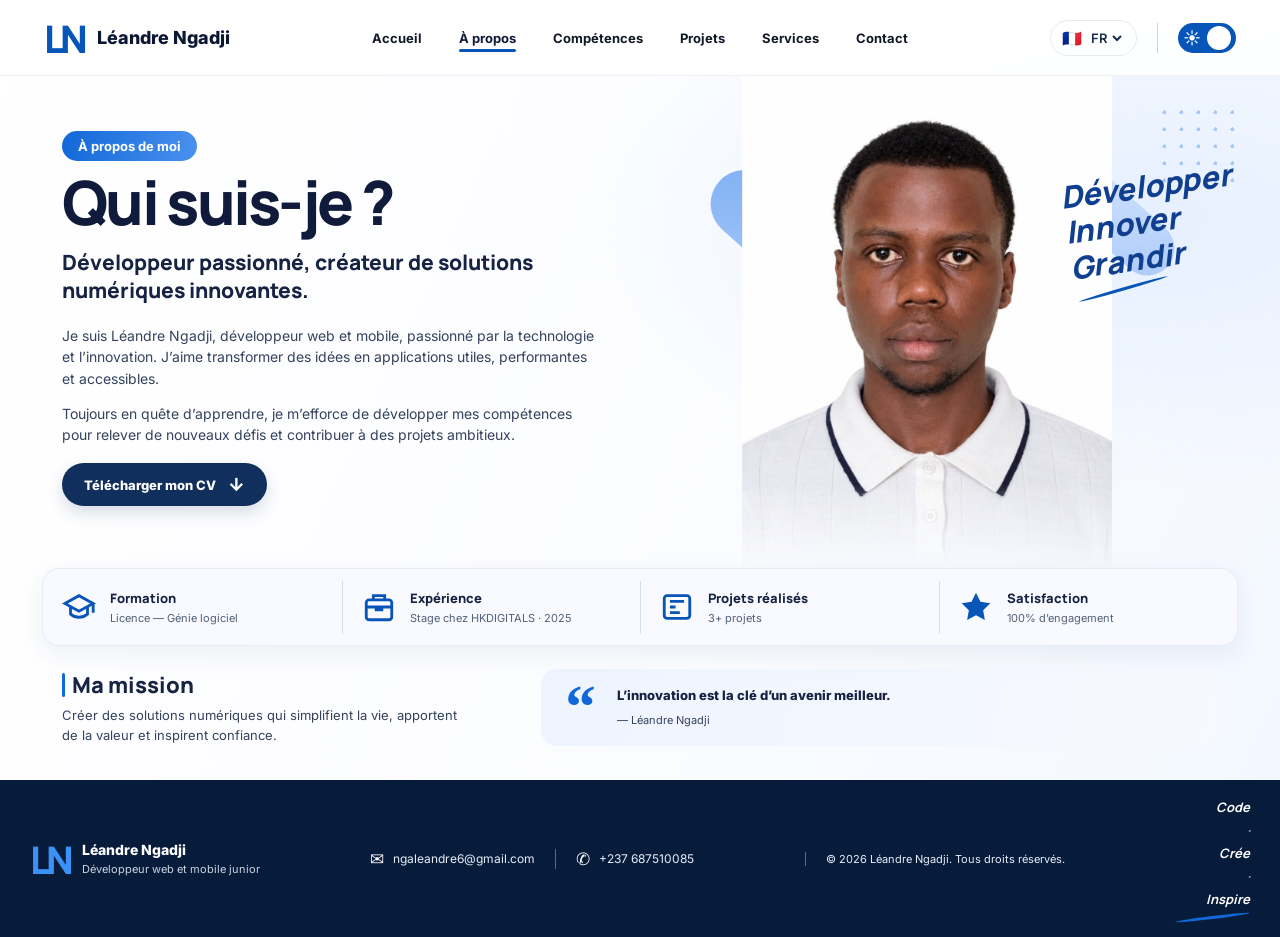
==== commit ca25ed33: "f" ====
--- a/about.html
+++ b/about.html
@@ -70,7 +70,7 @@
                     Toujours en quête d’apprendre, je m’efforce de développer mes compétences pour relever de nouveaux
                     défis et contribuer à des projets ambitieux.
                 </p>
-                <a class="about-cv" href="mailto:ngaleandre6@gmail.com?subject=Demande%20de%20CV">
+                <a class="about-cv" href="assets/docs/CV_Leandre_Ngadji.pdf" target="_blank" rel="noopener" type="application/pdf" aria-label="Ouvrir et télécharger mon CV">
                     Télécharger mon CV <span aria-hidden="true">↓</span>
                 </a>
             </div>
@@ -157,7 +157,7 @@
                     <span aria-hidden="true">✉</span><span>ngaleandre6@gmail.com</span>
                 </a>
                 <a href="tel:+237687510085" class="footer-contact-item">
-                    <span aria-hidden="true">☎</span><span>+237 687510085</span>
+                    <span aria-hidden="true">✆</span><span>+237 687510085</span>
                 </a>
             </div>
             <p class="footer-copyright">© 2026 Léandre Ngadji. Tous droits réservés.</p>
--- a/assets/css/style.css
+++ b/assets/css/style.css
@@ -395,7 +395,7 @@
 /* CV */
 
 .hero-cv {
-    display: flex;
+    display: inline-flex;
     align-items: center;
     gap: 9px;
 
@@ -407,7 +407,12 @@
     color: #102A43;
     text-decoration: underline;
 
-    cursor: default;
+    cursor: pointer;
+}
+
+.hero-cv:hover,
+.about-cv:hover {
+    opacity: 0.9;
 }
 
 .cv-icon {
@@ -832,10 +837,17 @@
     gap: 30px;
 }
 
+.projects-footer {
+    display: flex;
+    justify-content: center;
+    margin-top: 30px;
+}
+
 
 /* CARTE */
 
 .project-card {
+    position: relative;
     overflow: hidden;
 
     background: white;
@@ -877,6 +889,58 @@
     transition: transform 0.5s ease;
 }
 
+.project-image-portrait {
+    background: #eef3fa;
+}
+
+.project-image.project-image-salleevent {
+    height: 380px;
+    display: flex;
+    align-items: center;
+    justify-content: center;
+    background: #f0e9fa;
+}
+
+.project-image.project-image-salleevent img {
+    width: auto;
+    max-width: 100%;
+    object-fit: contain;
+}
+
+.project-card:hover .project-image.project-image-salleevent img {
+    transform: none;
+}
+
+.project-image-tenysy {
+    background: #06152d;
+}
+
+.project-image-landing {
+    background: #f3f6f7;
+}
+
+.project-image-landing img {
+    object-fit: contain;
+}
+
+.project-image-tenysy img {
+    object-fit: contain;
+}
+
+.project-card:hover .project-image.project-image-tenysy img {
+    transform: none;
+}
+
+.project-card:hover .project-image.project-image-landing img {
+    transform: none;
+}
+
+.project-image img.portrait-project-image {
+    width: auto;
+    max-width: 100%;
+    object-fit: contain;
+}
+
 .project-card:hover .project-image img {
     transform: scale(1.04);
 }
@@ -1001,6 +1065,23 @@
     transition: 0.3s ease;
 }
 
+.project-link::after {
+    position: absolute;
+    z-index: 1;
+    inset: 0;
+    border-radius: inherit;
+    content: "";
+}
+
+.project-link:focus-visible {
+    outline: none;
+}
+
+.project-link:focus-visible::after {
+    outline: 3px solid #0755b8;
+    outline-offset: -4px;
+}
+
 .project-link:hover {
     color: #102A43;
     gap: 16px;
@@ -1014,6 +1095,63 @@
 /* ==========================================
    7. RESPONSIVE TABLETTE
 ========================================== */
+
+@media (min-width: 851px) and (max-width: 900px) {
+    .navbar {
+        height: 70px;
+    }
+
+    .nav-container {
+        padding: 0 22px;
+    }
+
+    .nav-menu {
+        position: absolute;
+        top: 70px;
+        left: 0;
+        width: 100%;
+        padding: 15px 22px;
+        display: flex;
+        flex-direction: column;
+        align-items: stretch;
+        gap: 5px;
+        background: #fff;
+        box-shadow: 0 10px 20px rgba(0, 0, 0, 0.05);
+        opacity: 0;
+        visibility: hidden;
+        transform: translateY(-10px);
+        transition: 0.3s ease;
+    }
+
+    .nav-menu.show {
+        opacity: 1;
+        visibility: visible;
+        transform: translateY(0);
+    }
+
+    .nav-link {
+        padding: 13px 15px;
+        font-size: 14px;
+    }
+
+    .nav-options {
+        margin-left: auto;
+        margin-right: 20px;
+    }
+
+    .hamburger {
+        width: 44px;
+        height: 44px;
+        display: grid;
+        place-content: center;
+        flex: 0 0 44px;
+    }
+
+    .hamburger span {
+        width: 24px;
+        margin: 3px 0;
+    }
+}
 
 @media (max-width: 1100px) {
 
@@ -1140,7 +1278,16 @@
     }
 
     .hamburger {
-        display: block;
+        width: 44px;
+        height: 44px;
+        display: grid;
+        place-content: center;
+        flex: 0 0 44px;
+    }
+
+    .hamburger span {
+        width: 24px;
+        margin: 3px 0;
     }
 
 
@@ -1459,6 +1606,34 @@
         padding: 18px;
     }
 
+}
+
+@media (max-width: 360px) {
+    .nav-container {
+        padding-right: 12px;
+        padding-left: 12px;
+    }
+
+    .logo {
+        gap: 0;
+    }
+
+    .logo-name {
+        display: none;
+    }
+
+    .nav-options {
+        gap: 6px;
+        margin-right: 8px;
+    }
+
+    .language-selector {
+        padding: 4px 6px;
+    }
+
+    .theme-toggle {
+        width: 42px;
+    }
 }
 
 
@@ -2548,3 +2723,3827 @@
     }
 }
 
+
+/* ==========================================
+   19. PAGE CONTACT
+========================================== */
+
+.contact-page {
+    --contact-ink: #101a3a;
+    --contact-blue: #0755b8;
+    --contact-muted: #526078;
+}
+
+.contact-page .nav-link.active {
+    position: relative;
+    background: transparent;
+    color: var(--contact-ink);
+    box-shadow: none;
+}
+
+.contact-page .nav-link.active::after {
+    content: "";
+    position: absolute;
+    right: 15px;
+    bottom: 4px;
+    left: 15px;
+    height: 3px;
+    border-radius: 3px;
+    background: var(--contact-blue);
+}
+
+.contact-main {
+    max-width: 1440px;
+    min-height: calc(100vh - 172px);
+    margin: 0 auto;
+    padding: 112px 48px 58px;
+    background:
+        radial-gradient(ellipse at 87% 35%, rgba(218, 233, 255, 0.48), transparent 34%),
+        linear-gradient(115deg, #fff 0%, #fbfcff 62%, #f3f7ff 100%);
+}
+
+.contact-heading {
+    margin-bottom: 48px;
+}
+
+.contact-eyebrow {
+    margin-bottom: 13px;
+    color: #0755b8;
+    font-family: 'Manrope', sans-serif;
+    font-size: 15px;
+    font-weight: 800;
+    letter-spacing: 0.4px;
+    text-transform: uppercase;
+}
+
+.contact-eyebrow span {
+    margin-right: 7px;
+    font-size: 18px;
+}
+
+.contact-heading h1 {
+    margin-bottom: 14px;
+    color: var(--contact-ink);
+    font-family: 'Manrope', sans-serif;
+    font-size: clamp(40px, 5vw, 61px);
+    font-weight: 800;
+    letter-spacing: -2.4px;
+    line-height: 1.1;
+}
+
+.contact-heading > p:last-child {
+    color: #164b84;
+    font-family: 'Manrope', sans-serif;
+    font-size: clamp(18px, 2.2vw, 24px);
+    font-weight: 800;
+    line-height: 1.45;
+}
+
+.contact-layout {
+    display: grid;
+    grid-template-columns: minmax(0, 1fr);
+    align-items: start;
+    max-width: 900px;
+}
+
+.contact-details {
+    padding: 25px 0 15px;
+}
+
+.contact-details h2,
+.contact-form h2 {
+    margin-bottom: 27px;
+    color: #172342;
+    font-family: 'Manrope', sans-serif;
+    font-size: 27px;
+    font-weight: 800;
+    letter-spacing: -0.5px;
+}
+
+.contact-details-list {
+    margin: 0;
+    padding: 0;
+    display: flex;
+    flex-direction: column;
+    gap: 27px;
+    list-style: none;
+}
+
+.contact-details-list li {
+    display: flex;
+    align-items: center;
+    gap: 18px;
+}
+
+.contact-detail-icon {
+    width: 42px;
+    height: 42px;
+    flex: 0 0 42px;
+    display: grid;
+    place-items: center;
+    color: #0755b8;
+    filter: drop-shadow(0 5px 5px rgba(7, 85, 184, 0.16));
+}
+
+.contact-detail-icon svg {
+    width: 100%;
+    height: 100%;
+}
+
+.contact-details-list li > div {
+    display: flex;
+    flex-direction: column;
+    gap: 4px;
+}
+
+.contact-phone-actions {
+    display: flex;
+    align-items: center;
+    flex-wrap: wrap;
+    gap: 12px;
+}
+
+.contact-detail-label {
+    color: #748198;
+    font-size: 12px;
+    font-weight: 600;
+}
+
+.contact-details-list a,
+.contact-detail-value {
+    color: #172342;
+    font-family: 'Manrope', sans-serif;
+    font-size: clamp(16px, 1.65vw, 20px);
+    font-weight: 800;
+    overflow-wrap: anywhere;
+    transition: color 0.2s ease;
+}
+
+.contact-details-list a:hover {
+    color: #0755b8;
+}
+
+.contact-details-list .contact-whatsapp {
+    min-height: 36px;
+    padding: 0 13px;
+    display: inline-flex;
+    align-items: center;
+    justify-content: center;
+    gap: 7px;
+    border-radius: 22px;
+    color: #fff;
+    background: #16a85a;
+    font-family: 'Inter', sans-serif;
+    font-size: 12px;
+    font-weight: 800;
+    text-decoration: none;
+    transition: transform 0.2s ease, background 0.2s ease;
+}
+
+.contact-details-list .contact-whatsapp:hover {
+    transform: translateY(-2px);
+    color: #fff;
+    background: #128c4a;
+}
+
+.contact-whatsapp svg {
+    width: 18px;
+    height: 18px;
+}
+
+.contact-availability {
+    margin-top: 37px;
+    padding: 14px 16px;
+    display: flex;
+    align-items: center;
+    gap: 11px;
+    border: 1px solid #dfeaf9;
+    border-radius: 13px;
+    background: rgba(239, 246, 255, 0.72);
+}
+
+.availability-dot {
+    width: 10px;
+    height: 10px;
+    flex: 0 0 10px;
+    border-radius: 50%;
+    background: #20b66b;
+    box-shadow: 0 0 0 4px rgba(32, 182, 107, 0.12);
+}
+
+.contact-availability p {
+    color: #34425c;
+    font-size: 12px;
+    line-height: 1.45;
+}
+
+.contact-form {
+    padding: 30px;
+    border: 1px solid rgba(226, 234, 247, 0.95);
+    border-radius: 20px;
+    background: rgba(255, 255, 255, 0.94);
+    box-shadow: 0 12px 32px rgba(23, 55, 102, 0.08);
+}
+
+.contact-form h2 {
+    margin-bottom: 8px;
+    font-size: 25px;
+}
+
+.contact-form-intro {
+    margin-bottom: 22px;
+    color: #63718a;
+    font-size: 13px;
+    line-height: 1.55;
+}
+
+.contact-form-row {
+    display: grid;
+    grid-template-columns: repeat(2, minmax(0, 1fr));
+    gap: 14px;
+}
+
+.contact-field {
+    margin-bottom: 16px;
+    display: flex;
+    flex-direction: column;
+    gap: 7px;
+}
+
+.contact-field > span {
+    color: #25334e;
+    font-size: 12px;
+    font-weight: 700;
+}
+
+.contact-field input,
+.contact-field textarea {
+    width: 100%;
+    min-height: 47px;
+    padding: 12px 14px;
+    border: 1px solid #dce5f1;
+    border-radius: 10px;
+    outline: none;
+    color: #172342;
+    background: #fbfcff;
+    font: inherit;
+    font-size: 13px;
+    transition: border-color 0.2s ease, box-shadow 0.2s ease, background 0.2s ease;
+}
+
+.contact-field textarea {
+    min-height: 130px;
+    resize: vertical;
+    line-height: 1.55;
+}
+
+.contact-field input::placeholder,
+.contact-field textarea::placeholder {
+    color: #8a96aa;
+}
+
+.contact-field input:focus,
+.contact-field textarea:focus {
+    border-color: #4289e6;
+    background: #fff;
+    box-shadow: 0 0 0 3px rgba(7, 85, 184, 0.1);
+}
+
+.contact-submit {
+    min-height: 48px;
+    padding: 0 22px;
+    display: inline-flex;
+    align-items: center;
+    justify-content: center;
+    gap: 14px;
+    border: 0;
+    border-radius: 28px;
+    color: #fff;
+    background: #102f5d;
+    box-shadow: 0 6px 15px rgba(16, 47, 93, 0.17);
+    cursor: pointer;
+    font-family: inherit;
+    font-size: 13px;
+    font-weight: 800;
+    transition: transform 0.2s ease, background 0.2s ease;
+}
+
+.contact-submit:hover {
+    transform: translateY(-2px);
+    background: #0755b8;
+}
+
+.contact-submit span {
+    font-size: 19px;
+}
+
+.contact-form-note {
+    margin-top: 12px;
+    color: #748198;
+    font-size: 11px;
+    line-height: 1.45;
+}
+
+body.dark-mode .contact-main {
+    background: radial-gradient(ellipse at 87% 35%, rgba(27, 57, 98, 0.45), transparent 34%),
+        linear-gradient(115deg, #0b1729 0%, #101f36 100%);
+}
+
+body.dark-mode .contact-page .nav-link.active,
+body.dark-mode .contact-heading h1,
+body.dark-mode .contact-details h2,
+body.dark-mode .contact-form h2,
+body.dark-mode .contact-details-list a,
+body.dark-mode .contact-detail-value,
+body.dark-mode .contact-field > span {
+    color: #f1f5f9;
+}
+
+body.dark-mode .contact-heading > p:last-child {
+    color: #a9cdfb;
+}
+
+body.dark-mode .contact-detail-label,
+body.dark-mode .contact-form-intro,
+body.dark-mode .contact-form-note {
+    color: #aebbd0;
+}
+
+body.dark-mode .contact-availability {
+    border-color: #30445d;
+    background: #172a43;
+}
+
+body.dark-mode .contact-availability p,
+body.dark-mode .contact-field input,
+body.dark-mode .contact-field textarea {
+    color: #e2e8f0;
+}
+
+body.dark-mode .contact-form {
+    border-color: #30445d;
+    background: #172a43;
+}
+
+body.dark-mode .contact-field input,
+body.dark-mode .contact-field textarea {
+    border-color: #40536b;
+    background: #102039;
+}
+
+body.dark-mode .contact-field input:focus,
+body.dark-mode .contact-field textarea:focus {
+    border-color: #438ce8;
+    background: #142943;
+}
+
+@media (max-width: 850px) {
+    .contact-main {
+        padding: 100px 28px 42px;
+    }
+
+    .contact-heading {
+        margin-bottom: 34px;
+    }
+
+    .contact-layout {
+        gap: 28px;
+    }
+
+    .contact-form {
+        padding: 24px;
+    }
+
+    .contact-details h2,
+    .contact-form h2 {
+        font-size: 22px;
+    }
+
+    .contact-details-list {
+        gap: 22px;
+    }
+}
+
+@media (max-width: 600px) {
+    .contact-main {
+        padding: 92px 18px 34px;
+    }
+
+    .contact-heading {
+        margin-bottom: 27px;
+    }
+
+    .contact-eyebrow {
+        font-size: 13px;
+    }
+
+    .contact-heading h1 {
+        font-size: 39px;
+        letter-spacing: -1.8px;
+    }
+
+    .contact-heading > p:last-child {
+        font-size: 17px;
+    }
+
+    .contact-heading-break {
+        display: none;
+    }
+
+    .contact-layout {
+        grid-template-columns: 1fr;
+        gap: 20px;
+    }
+
+    .contact-details {
+        padding: 0 0 5px;
+    }
+
+    .contact-details h2 {
+        margin-bottom: 20px;
+    }
+
+    .contact-details-list {
+        gap: 19px;
+    }
+
+    .contact-details-list a,
+    .contact-detail-value {
+        font-size: 16px;
+    }
+
+    .contact-availability {
+        margin-top: 23px;
+    }
+
+    .contact-form {
+        padding: 21px 17px;
+        border-radius: 16px;
+    }
+
+    .contact-form h2 {
+        margin-bottom: 7px;
+    }
+
+    .contact-form-row {
+        grid-template-columns: 1fr;
+        gap: 0;
+    }
+
+    .contact-submit {
+        width: 100%;
+    }
+}
+
+@media (max-width: 380px) {
+    .contact-main {
+        padding-right: 14px;
+        padding-left: 14px;
+    }
+
+    .contact-heading h1 {
+        font-size: 34px;
+    }
+}
+
+
+/* ==========================================
+   18. PAGE SERVICES
+========================================== */
+
+.services-page {
+    --services-ink: #101a3a;
+    --services-blue: #0755b8;
+    --services-muted: #34425c;
+}
+
+.services-page .nav-link.active {
+    position: relative;
+    background: transparent;
+    color: var(--services-ink);
+    box-shadow: none;
+}
+
+.services-page .nav-link.active::after {
+    content: "";
+    position: absolute;
+    right: 15px;
+    bottom: 4px;
+    left: 15px;
+    height: 3px;
+    border-radius: 3px;
+    background: var(--services-blue);
+}
+
+.services-main {
+    max-width: 1440px;
+    min-height: calc(100vh - 172px);
+    margin: 0 auto;
+    padding: 98px 48px 42px;
+    background:
+        radial-gradient(ellipse at 83% 12%, rgba(218, 233, 255, 0.62), transparent 31%),
+        linear-gradient(115deg, #fff 0%, #fbfcff 62%, #f3f7ff 100%);
+}
+
+.services-hero {
+    min-height: 185px;
+    display: flex;
+    align-items: center;
+}
+
+.services-heading {
+    position: relative;
+    z-index: 3;
+    padding: 0 0 15px 10px;
+}
+
+.services-eyebrow {
+    margin-bottom: 11px;
+    color: #0755b8;
+    font-family: 'Manrope', sans-serif;
+    font-size: 15px;
+    font-weight: 800;
+    letter-spacing: 0.3px;
+    text-transform: uppercase;
+}
+
+.services-eyebrow span {
+    margin-right: 7px;
+    font-size: 18px;
+}
+
+.services-heading h1 {
+    margin-bottom: 12px;
+    color: var(--services-ink);
+    font-family: 'Manrope', sans-serif;
+    font-size: clamp(38px, 4.2vw, 55px);
+    font-weight: 800;
+    letter-spacing: -2px;
+    line-height: 1.12;
+}
+
+.services-intro {
+    color: #164b84;
+    font-family: 'Manrope', sans-serif;
+    font-size: clamp(18px, 2vw, 22px);
+    font-weight: 800;
+    line-height: 1.4;
+}
+
+.services-grid {
+    display: grid;
+    grid-template-columns: repeat(3, minmax(0, 1fr));
+    gap: 22px;
+}
+
+.service-card {
+    min-height: 266px;
+    padding: 22px 24px 19px;
+    display: flex;
+    flex-direction: column;
+    align-items: center;
+    text-align: center;
+    border: 1px solid rgba(226, 234, 247, 0.94);
+    border-radius: 20px;
+    background: rgba(255, 255, 255, 0.94);
+    box-shadow: 0 9px 24px rgba(23, 55, 102, 0.07);
+    transition: transform 0.25s ease, box-shadow 0.25s ease;
+}
+
+.service-card:hover {
+    transform: translateY(-5px);
+    box-shadow: 0 15px 30px rgba(23, 55, 102, 0.12);
+}
+
+.service-icon {
+    width: 48px;
+    height: 48px;
+    margin-bottom: 12px;
+    display: grid;
+    place-items: center;
+    color: #0755b8;
+    filter: drop-shadow(0 6px 5px rgba(7, 85, 184, 0.2));
+}
+
+.service-icon svg {
+    width: 100%;
+    height: 100%;
+}
+
+.service-globe {
+    width: 47px;
+    height: 47px;
+}
+
+.service-palette {
+    width: 50px;
+    height: 50px;
+}
+
+.service-card h2 {
+    min-height: 46px;
+    margin-bottom: 7px;
+    display: flex;
+    align-items: center;
+    justify-content: center;
+    color: #172342;
+    font-family: 'Manrope', sans-serif;
+    font-size: 17px;
+    font-weight: 800;
+    line-height: 1.35;
+}
+
+.service-card p {
+    max-width: 290px;
+    min-height: 42px;
+    margin-bottom: 12px;
+    color: #34425c;
+    font-size: 13px;
+    line-height: 1.5;
+}
+
+.services-cta {
+    min-height: 108px;
+    margin-top: 24px;
+    padding: 18px 34px;
+    display: flex;
+    align-items: center;
+    gap: 24px;
+    border: 1px solid rgba(202, 224, 255, 0.85);
+    border-radius: 20px;
+    background: linear-gradient(105deg, #d9eaff 0%, #eff6ff 100%);
+    box-shadow: 0 8px 23px rgba(23, 55, 102, 0.06);
+}
+
+.services-cta-icon {
+    width: 78px;
+    height: 60px;
+    flex: 0 0 78px;
+    display: grid;
+    place-items: center;
+    color: #1268d8;
+    filter: drop-shadow(0 7px 5px rgba(7, 85, 184, 0.22));
+}
+
+.services-cta-icon svg {
+    width: 72px;
+    height: 55px;
+}
+
+.services-cta-copy {
+    flex: 1;
+}
+
+.services-cta-copy h2 {
+    margin-bottom: 5px;
+    color: #172342;
+    font-family: 'Manrope', sans-serif;
+    font-size: clamp(17px, 2vw, 22px);
+    font-weight: 800;
+}
+
+.services-cta-copy p {
+    color: #34425c;
+    font-size: 14px;
+}
+
+.services-cta-button {
+    min-height: 50px;
+    padding: 0 26px;
+    display: inline-flex;
+    align-items: center;
+    justify-content: center;
+    gap: 13px;
+    flex-shrink: 0;
+    border-radius: 30px;
+    color: #fff;
+    background: #102f5d;
+    box-shadow: 0 7px 16px rgba(16, 47, 93, 0.18);
+    font-size: 14px;
+    font-weight: 800;
+    transition: transform 0.2s ease, background 0.2s ease;
+}
+
+.services-cta-button:hover {
+    transform: translateY(-2px);
+    background: #0755b8;
+}
+
+.services-cta-button span {
+    font-size: 20px;
+}
+
+body.dark-mode .services-main {
+    background: radial-gradient(ellipse at 83% 12%, rgba(27, 57, 98, 0.48), transparent 31%),
+        linear-gradient(115deg, #0b1729 0%, #101f36 100%);
+}
+
+body.dark-mode .services-page .nav-link.active,
+body.dark-mode .services-heading h1,
+body.dark-mode .service-card h2,
+body.dark-mode .services-cta-copy h2 {
+    color: #f1f5f9;
+}
+
+body.dark-mode .services-intro,
+body.dark-mode .service-card p,
+body.dark-mode .services-cta-copy p {
+    color: #cbd5e1;
+}
+
+body.dark-mode .service-card {
+    border-color: #30445d;
+    background: #172a43;
+}
+
+body.dark-mode .services-cta {
+    border-color: #30445d;
+    background: linear-gradient(105deg, #1d385c, #172a43);
+}
+
+@media (max-width: 850px) {
+    .services-main {
+        padding: 95px 28px 36px;
+    }
+
+    .service-card {
+        min-height: 250px;
+        padding-right: 16px;
+        padding-left: 16px;
+    }
+
+    .service-card h2 {
+        font-size: 15px;
+    }
+
+    .services-cta {
+        padding: 17px 22px;
+        gap: 17px;
+    }
+
+    .services-cta-icon {
+        width: 60px;
+        flex-basis: 60px;
+    }
+
+    .services-cta-icon svg {
+        width: 58px;
+    }
+
+    .services-cta-button {
+        padding: 0 19px;
+        font-size: 13px;
+    }
+}
+
+@media (max-width: 600px) {
+    .services-main {
+        padding: 88px 18px 28px;
+    }
+
+    .services-heading {
+        padding: 8px 0 0;
+    }
+
+    .services-eyebrow {
+        font-size: 13px;
+    }
+
+    .services-heading h1 {
+        font-size: 40px;
+    }
+
+    .services-intro {
+        font-size: 18px;
+    }
+
+    .services-break {
+        display: none;
+    }
+
+    .services-grid {
+        grid-template-columns: 1fr;
+        gap: 14px;
+    }
+
+    .service-card {
+        min-height: 235px;
+        padding: 21px 20px 18px;
+    }
+
+    .service-card h2 {
+        font-size: 17px;
+    }
+
+    .services-cta {
+        margin-top: 16px;
+        padding: 20px;
+        flex-wrap: wrap;
+        justify-content: center;
+        gap: 11px 16px;
+        text-align: center;
+    }
+
+    .services-cta-icon {
+        width: 54px;
+        height: 45px;
+        flex-basis: 54px;
+    }
+
+    .services-cta-icon svg {
+        width: 52px;
+        height: 42px;
+    }
+
+    .services-cta-copy {
+        flex-basis: calc(100% - 75px);
+        text-align: left;
+    }
+
+    .services-cta-copy h2 {
+        font-size: 17px;
+    }
+
+    .services-cta-copy p {
+        font-size: 12px;
+        line-height: 1.45;
+    }
+
+    .services-cta-button {
+        width: 100%;
+    }
+}
+
+@media (max-width: 380px) {
+    .services-main {
+        padding-right: 14px;
+        padding-left: 14px;
+    }
+
+    .services-heading h1 {
+        font-size: 36px;
+    }
+
+    .services-cta {
+        padding: 17px 14px;
+    }
+}
+
+
+/* ==========================================
+   17. PAGE COMPÉTENCES
+========================================== */
+
+.skills-page {
+    --skills-ink: #101a3a;
+    --skills-blue: #0755b8;
+    --skills-muted: #34425c;
+}
+
+.skills-page .nav-link.active {
+    position: relative;
+    background: transparent;
+    color: var(--skills-ink);
+    box-shadow: none;
+}
+
+.skills-page .nav-link.active::after {
+    content: "";
+    position: absolute;
+    right: 15px;
+    bottom: 4px;
+    left: 15px;
+    height: 3px;
+    border-radius: 3px;
+    background: var(--skills-blue);
+}
+
+.skills-main {
+    max-width: 1440px;
+    min-height: calc(100vh - 172px);
+    margin: 0 auto;
+    padding: 100px 48px 45px;
+    background:
+        radial-gradient(ellipse at 78% 12%, rgba(218, 233, 255, 0.62), transparent 31%),
+        linear-gradient(115deg, #fff 0%, #fbfcff 62%, #f3f7ff 100%);
+}
+
+.skills-hero {
+    min-height: 255px;
+    display: grid;
+    grid-template-columns: 1.05fr 0.95fr;
+    align-items: center;
+    gap: 25px;
+}
+
+.skills-heading {
+    position: relative;
+    z-index: 2;
+    padding: 0 0 18px 10px;
+}
+
+.skills-eyebrow {
+    margin-bottom: 12px;
+    color: #0755b8;
+    font-family: 'Manrope', sans-serif;
+    font-size: 15px;
+    font-weight: 800;
+    letter-spacing: 0.3px;
+    text-transform: uppercase;
+}
+
+.skills-eyebrow span {
+    margin-right: 7px;
+    font-size: 18px;
+}
+
+.skills-heading h1 {
+    margin-bottom: 12px;
+    color: var(--skills-ink);
+    font-family: 'Manrope', sans-serif;
+    font-size: clamp(32px, 4vw, 55px);
+    font-weight: 800;
+    letter-spacing: -2px;
+    line-height: 1.12;
+    white-space: nowrap;
+}
+
+.skills-intro {
+    color: #164b84;
+    font-family: 'Manrope', sans-serif;
+    font-size: clamp(17px, 2vw, 21px);
+    font-weight: 800;
+    line-height: 1.4;
+}
+
+.skills-illustration {
+    position: relative;
+    height: 250px;
+    display: flex;
+    align-items: center;
+    justify-content: center;
+    isolation: isolate;
+}
+
+.laptop {
+    position: relative;
+    z-index: 2;
+    width: min(57%, 300px);
+    margin-top: 12px;
+    filter: drop-shadow(0 14px 14px rgba(15, 39, 78, 0.18));
+    transform: rotate(-7deg);
+}
+
+.laptop-screen {
+    aspect-ratio: 1.34;
+    padding: 10px;
+    display: grid;
+    place-items: center;
+    border: 7px solid #142b4a;
+    border-bottom-width: 11px;
+    border-radius: 12px 12px 5px 5px;
+    background: linear-gradient(145deg, #0b1c35, #073d88 70%, #105fc1);
+    box-shadow: inset 0 0 0 1px rgba(255, 255, 255, 0.2);
+}
+
+.laptop-screen span {
+    color: #69a8ff;
+    font-family: 'Manrope', sans-serif;
+    font-size: clamp(40px, 6vw, 76px);
+    font-weight: 800;
+    letter-spacing: -7px;
+    text-shadow: 0 0 22px rgba(80, 158, 255, 0.48);
+}
+
+.laptop-base {
+    position: relative;
+    width: 118%;
+    height: 16px;
+    margin-left: -9%;
+    border-radius: 2px 2px 15px 15px;
+    background: linear-gradient(180deg, #dce5f1, #8294aa 65%, #536780);
+    transform: perspective(80px) rotateX(18deg);
+}
+
+.laptop-base i {
+    position: absolute;
+    top: 2px;
+    left: 40%;
+    width: 20%;
+    height: 3px;
+    border-radius: 0 0 5px 5px;
+    background: #8496ac;
+}
+
+.tech-tile {
+    position: absolute;
+    z-index: 3;
+    width: 48px;
+    height: 48px;
+    display: grid;
+    place-items: center;
+    border: 1px solid rgba(215, 228, 249, 0.9);
+    border-radius: 12px;
+    background: rgba(255, 255, 255, 0.94);
+    box-shadow: 0 8px 20px rgba(26, 63, 117, 0.13);
+    font-size: 32px;
+    font-weight: 800;
+}
+
+.tech-tile svg {
+    width: 30px;
+    height: 30px;
+}
+
+.tech-flutter {
+    top: 55px;
+    left: 7%;
+    color: #1976d2;
+    transform: rotate(7deg);
+}
+
+.tech-react {
+    top: 35px;
+    right: 4%;
+    color: #25a9e0;
+    transform: rotate(8deg);
+}
+
+.tech-js {
+    right: 8%;
+    bottom: 25px;
+    color: #172342;
+    background: #f7d329;
+    border-color: #f7d329;
+    font-family: Arial, sans-serif;
+    font-size: 23px;
+    letter-spacing: -2px;
+    transform: rotate(8deg);
+}
+
+.skills-grid {
+    display: grid;
+    grid-template-columns: repeat(2, minmax(0, 1fr));
+    gap: 20px 24px;
+}
+
+.skill-card {
+    min-height: 185px;
+    padding: 22px 22px 18px;
+    display: flex;
+    flex-direction: column;
+    justify-content: space-between;
+    border: 1px solid rgba(226, 234, 247, 0.92);
+    border-radius: 19px;
+    background: rgba(255, 255, 255, 0.92);
+    box-shadow: 0 8px 24px rgba(23, 55, 102, 0.06);
+    transition: transform 0.25s ease, box-shadow 0.25s ease;
+}
+
+.skill-card:hover {
+    transform: translateY(-4px);
+    box-shadow: 0 14px 30px rgba(23, 55, 102, 0.11);
+}
+
+.skill-card-heading {
+    display: grid;
+    grid-template-columns: 52px minmax(0, 1fr);
+    align-items: start;
+    gap: 15px;
+}
+
+.skill-icon {
+    width: 46px;
+    height: 46px;
+    display: grid;
+    place-items: center;
+    color: #0755b8;
+    filter: drop-shadow(0 6px 5px rgba(7, 85, 184, 0.2));
+}
+
+.skill-icon svg {
+    width: 100%;
+    height: 100%;
+}
+
+.skill-card h2 {
+    margin: 2px 0 10px;
+    color: #172342;
+    font-family: 'Manrope', sans-serif;
+    font-size: 17px;
+    font-weight: 800;
+    line-height: 1.3;
+}
+
+.skill-card h3 {
+    margin: 0 0 5px;
+    color: #34425c;
+    font-size: 14px;
+    font-weight: 700;
+}
+
+.skill-card p {
+    max-width: 390px;
+    color: #34425c;
+    font-size: 13px;
+    line-height: 1.5;
+}
+
+.skill-tags {
+    margin-top: 15px;
+    padding: 0;
+    display: flex;
+    flex-wrap: wrap;
+    gap: 7px;
+    list-style: none;
+}
+
+.skill-tags li {
+    min-height: 28px;
+    padding: 6px 12px;
+    display: inline-flex;
+    align-items: center;
+    border: 1px solid rgba(192, 215, 248, 0.55);
+    border-radius: 20px;
+    color: #173c70;
+    background: #e8f1ff;
+    font-size: 11px;
+    font-weight: 700;
+    line-height: 1;
+}
+
+body.dark-mode .skills-main {
+    background: radial-gradient(ellipse at 78% 12%, rgba(27, 57, 98, 0.48), transparent 31%),
+        linear-gradient(115deg, #0b1729 0%, #101f36 100%);
+}
+
+body.dark-mode .skills-page .nav-link.active,
+body.dark-mode .skills-heading h1,
+body.dark-mode .skill-card h2 {
+    color: #f1f5f9;
+}
+
+body.dark-mode .skills-intro,
+body.dark-mode .skill-card h3,
+body.dark-mode .skill-card p {
+    color: #cbd5e1;
+}
+
+body.dark-mode .skill-card {
+    border-color: #30445d;
+    background: #172a43;
+}
+
+body.dark-mode .skill-tags li {
+    border-color: #365578;
+    color: #c3dcff;
+    background: #243c5a;
+}
+
+body.dark-mode .tech-tile {
+    border-color: #30445d;
+    background: #172a43;
+}
+
+body.dark-mode .tech-js {
+    color: #172342;
+    background: #f7d329;
+}
+
+@media (max-width: 850px) {
+    .skills-main {
+        padding: 95px 28px 38px;
+    }
+
+    .skills-hero {
+        min-height: 230px;
+        grid-template-columns: 1fr 0.85fr;
+        gap: 5px;
+    }
+
+    .skills-illustration {
+        height: 215px;
+    }
+
+    .skills-grid {
+        gap: 16px;
+    }
+
+    .skill-card {
+        padding: 19px 17px 16px;
+    }
+
+    .skill-card-heading {
+        grid-template-columns: 42px minmax(0, 1fr);
+        gap: 11px;
+    }
+
+    .skill-icon {
+        width: 39px;
+        height: 39px;
+    }
+}
+
+@media (max-width: 600px) {
+    .skills-main {
+        padding: 88px 18px 30px;
+    }
+
+    .skills-hero {
+        grid-template-columns: 1fr;
+        gap: 0;
+    }
+
+    .skills-heading {
+        padding: 8px 0 0;
+    }
+
+    .skills-eyebrow {
+        font-size: 13px;
+    }
+
+    .skills-heading h1 {
+        font-size: 40px;
+        white-space: normal;
+    }
+
+    .skills-intro {
+        font-size: 17px;
+    }
+
+    .desktop-break {
+        display: none;
+    }
+
+    .skills-illustration {
+        width: min(100%, 410px);
+        height: 205px;
+        margin: 0 auto 13px;
+    }
+
+    .laptop {
+        width: min(56%, 230px);
+    }
+
+    .tech-tile {
+        width: 40px;
+        height: 40px;
+        border-radius: 10px;
+    }
+
+    .tech-flutter {
+        left: 8%;
+    }
+
+    .tech-react {
+        right: 6%;
+    }
+
+    .tech-js {
+        right: 10%;
+        bottom: 15px;
+    }
+
+    .skills-grid {
+        grid-template-columns: 1fr;
+        gap: 14px;
+    }
+
+    .skill-card {
+        min-height: 170px;
+    }
+}
+
+@media (max-width: 380px) {
+    .skills-main {
+        padding-right: 14px;
+        padding-left: 14px;
+    }
+
+    .skills-heading h1 {
+        font-size: 36px;
+    }
+
+    .skill-card-heading {
+        grid-template-columns: 36px minmax(0, 1fr);
+        gap: 9px;
+    }
+
+    .skill-icon {
+        width: 34px;
+        height: 34px;
+    }
+}
+
+
+/* ==========================================
+   20. PAGE PROJETS
+========================================== */
+
+.portfolio-page {
+    --portfolio-ink: #101a3a;
+    --portfolio-blue: #0755b8;
+    --portfolio-muted: #34425c;
+}
+
+.portfolio-page .nav-link.active {
+    position: relative;
+    background: transparent;
+    color: var(--portfolio-ink);
+    box-shadow: none;
+}
+
+.portfolio-page .nav-link.active::after {
+    content: "";
+    position: absolute;
+    right: 15px;
+    bottom: 4px;
+    left: 15px;
+    height: 3px;
+    border-radius: 3px;
+    background: var(--portfolio-blue);
+}
+
+.portfolio-main {
+    max-width: 1440px;
+    min-height: calc(100vh - 172px);
+    margin: 0 auto;
+    padding: 94px 48px 55px;
+    background:
+        radial-gradient(ellipse at 82% 10%, rgba(218, 233, 255, 0.62), transparent 31%),
+        linear-gradient(115deg, #fff 0%, #fbfcff 62%, #f3f7ff 100%);
+}
+
+.portfolio-hero {
+    min-height: 180px;
+    display: flex;
+    align-items: center;
+}
+
+.portfolio-heading {
+    position: relative;
+    z-index: 3;
+    padding: 0 0 15px 10px;
+}
+
+.portfolio-eyebrow {
+    margin-bottom: 11px;
+    color: #0755b8;
+    font-family: 'Manrope', sans-serif;
+    font-size: 15px;
+    font-weight: 800;
+    letter-spacing: 0.3px;
+    text-transform: uppercase;
+}
+
+.portfolio-eyebrow span {
+    margin-right: 7px;
+    font-size: 18px;
+}
+
+.portfolio-heading h1 {
+    margin-bottom: 12px;
+    color: var(--portfolio-ink);
+    font-family: 'Manrope', sans-serif;
+    font-size: clamp(38px, 4.2vw, 55px);
+    font-weight: 800;
+    letter-spacing: -2px;
+    line-height: 1.12;
+    white-space: nowrap;
+}
+
+.portfolio-heading > p:last-child {
+    color: #164b84;
+    font-family: 'Manrope', sans-serif;
+    font-size: clamp(16px, 1.8vw, 20px);
+    font-weight: 800;
+    line-height: 1.45;
+}
+
+.learning-browser-bar i {
+    width: 6px;
+    height: 6px;
+    border-radius: 50%;
+    background: #ff6a63;
+}
+
+.learning-browser-bar i:first-child {
+    background: #ffb84d;
+}
+
+.learning-browser-bar i:nth-child(2) {
+    background: #f66;
+}
+
+.learning-browser-bar i:nth-child(3) {
+    background: #50c878;
+}
+
+.portfolio-grid {
+    display: grid;
+    grid-template-columns: repeat(2, minmax(0, 1fr));
+    align-items: stretch;
+    gap: 26px;
+}
+
+.portfolio-card {
+    position: relative;
+    overflow: hidden;
+    border: 1px solid rgba(226, 234, 247, 0.94);
+    border-radius: 19px;
+    background: rgba(255, 255, 255, 0.96);
+    box-shadow: 0 9px 24px rgba(23, 55, 102, 0.07);
+    transition: transform 0.25s ease, box-shadow 0.25s ease;
+    scroll-margin-top: 95px;
+}
+
+.portfolio-card:hover {
+    transform: translateY(-4px);
+    box-shadow: 0 15px 30px rgba(23, 55, 102, 0.12);
+}
+
+.portfolio-card-image {
+    position: relative;
+    height: clamp(185px, 21vw, 260px);
+    overflow: hidden;
+}
+
+.portfolio-mobile-preview {
+    display: flex;
+    align-items: center;
+    justify-content: center;
+    background: linear-gradient(135deg, #061c3c, #123f7b);
+}
+
+.portfolio-tenysy-preview {
+    display: flex;
+    align-items: center;
+    justify-content: center;
+    background: #06152d;
+}
+
+.portfolio-tenysy-preview img {
+    width: 100%;
+    height: 100%;
+    object-fit: contain;
+    object-position: center;
+}
+
+.portfolio-landing-preview {
+    display: flex;
+    align-items: center;
+    justify-content: center;
+    background: #f3f6f7;
+}
+
+.portfolio-landing-preview img {
+    width: 100%;
+    height: 100%;
+    object-fit: contain;
+    object-position: center;
+}
+
+.portfolio-health-preview {
+    background: #edf2fb;
+}
+
+.portfolio-mobile-preview img {
+    width: auto;
+    height: 96%;
+    max-width: 68%;
+    object-fit: contain;
+    object-position: center bottom;
+    filter: drop-shadow(0 10px 12px rgba(0, 0, 0, 0.3));
+    transition: transform 0.4s ease;
+}
+
+.portfolio-card:hover .portfolio-mobile-preview img {
+    transform: translateY(-4px) scale(1.02);
+}
+
+.portfolio-card-category {
+    position: absolute;
+    top: 14px;
+    left: 15px;
+    padding: 7px 11px;
+    border: 1px solid rgba(224, 234, 248, 0.65);
+    border-radius: 20px;
+    color: #173c70;
+    background: rgba(255, 255, 255, 0.94);
+    font-size: 10px;
+    font-weight: 800;
+}
+
+.portfolio-card-content {
+    padding: 20px 22px 23px;
+}
+
+.portfolio-card-meta {
+    margin-bottom: 9px;
+    display: flex;
+    align-items: center;
+    justify-content: space-between;
+    gap: 10px;
+    color: #75839a;
+    font-size: 11px;
+    font-weight: 700;
+}
+
+.portfolio-card-meta time {
+    flex-shrink: 0;
+}
+
+.portfolio-card-content h2 {
+    margin-bottom: 9px;
+    color: #172342;
+    font-family: 'Manrope', sans-serif;
+    font-size: 21px;
+    font-weight: 800;
+}
+
+.portfolio-card-content > p {
+    min-height: 58px;
+    margin-bottom: 16px;
+    color: #46556e;
+    font-size: 13px;
+    line-height: 1.65;
+}
+
+.portfolio-card-content h3 {
+    margin-bottom: 9px;
+    color: #172342;
+    font-family: 'Manrope', sans-serif;
+    font-size: 13px;
+    font-weight: 800;
+}
+
+.portfolio-tags {
+    margin: 0;
+    padding: 0;
+    display: flex;
+    flex-wrap: wrap;
+    gap: 7px;
+    list-style: none;
+}
+
+.portfolio-tags li {
+    min-height: 27px;
+    padding: 6px 12px;
+    display: inline-flex;
+    align-items: center;
+    border: 1px solid rgba(192, 215, 248, 0.55);
+    border-radius: 20px;
+    color: #173c70;
+    background: #e8f1ff;
+    font-size: 11px;
+    font-weight: 700;
+    line-height: 1;
+}
+
+.portfolio-card-cta {
+    margin-top: 17px;
+    padding-top: 14px;
+    display: flex;
+    align-items: center;
+    justify-content: space-between;
+    border-top: 1px solid #e7edf5;
+    color: #0755b8;
+    font-size: 12px;
+    font-weight: 800;
+    transition: color 0.2s ease, gap 0.2s ease;
+}
+
+.portfolio-card-cta::after {
+    position: absolute;
+    z-index: 1;
+    inset: 0;
+    border-radius: inherit;
+    content: "";
+}
+
+.portfolio-card-cta:focus-visible {
+    outline: none;
+}
+
+.portfolio-card-cta:focus-visible::after {
+    outline: 3px solid #0755b8;
+    outline-offset: -4px;
+}
+
+.portfolio-card-cta:hover {
+    color: #5e35b1;
+}
+
+.portfolio-card-cta span {
+    font-size: 18px;
+    transition: transform 0.2s ease;
+}
+
+.portfolio-card-cta:hover span {
+    transform: translateX(4px);
+}
+
+.portfolio-learning-preview {
+    display: grid;
+    place-items: center;
+    background: linear-gradient(135deg, #d6e4f3, #aebed0);
+}
+
+.learning-main {
+    max-width: 1200px;
+    margin: 0 auto;
+    padding: 110px 34px 54px;
+}
+
+.learning-hero {
+    display: grid;
+    grid-template-columns: 1.05fr 0.95fr;
+    align-items: center;
+    gap: 42px;
+    margin-top: 18px;
+    padding: 28px 12px 0;
+}
+
+.learning-hero-copy {
+    max-width: 560px;
+}
+
+.learning-tag {
+    display: inline-flex;
+    align-items: center;
+    padding: 8px 14px;
+    border: 1px solid rgba(30, 118, 238, 0.22);
+    border-radius: 999px;
+    color: #0a57cb;
+    background: rgba(13, 102, 217, 0.08);
+    font-size: 12px;
+    font-weight: 800;
+    letter-spacing: 0.8px;
+    text-transform: uppercase;
+}
+
+.learning-hero-copy h1 {
+    margin: 18px 0 16px;
+    color: #101c32;
+    font-family: 'Manrope', sans-serif;
+    font-size: clamp(40px, 4.2vw, 66px);
+    font-weight: 800;
+    letter-spacing: -2px;
+    line-height: 1.05;
+}
+
+.learning-hero-copy p {
+    max-width: 530px;
+    color: #43577d;
+    font-size: 18px;
+    line-height: 1.7;
+}
+
+.learning-actions {
+    margin-top: 28px;
+    display: flex;
+    flex-wrap: wrap;
+    gap: 16px;
+}
+
+.learning-btn {
+    min-height: 52px;
+    padding: 0 22px;
+    display: inline-flex;
+    align-items: center;
+    justify-content: center;
+    border-radius: 14px;
+    font-weight: 800;
+    transition: transform 0.2s ease, box-shadow 0.2s ease;
+}
+
+.learning-btn:hover {
+    transform: translateY(-2px);
+}
+
+.learning-btn-primary {
+    color: #fff;
+    background: linear-gradient(135deg, #ff7a18, #ff4d6d);
+    box-shadow: 0 14px 26px rgba(255, 104, 97, 0.25);
+}
+
+.learning-btn-secondary {
+    border: 1px solid rgba(18, 53, 95, 0.12);
+    color: #123b76;
+    background: rgba(255, 255, 255, 0.7);
+}
+
+.learning-proof {
+    margin-top: 32px;
+    display: flex;
+    flex-wrap: wrap;
+    gap: 18px;
+}
+
+.learning-proof-item {
+    min-width: 120px;
+    padding: 14px 16px;
+    border: 1px solid rgba(9, 79, 170, 0.12);
+    border-radius: 16px;
+    background: rgba(255, 255, 255, 0.7);
+}
+
+.learning-proof-item strong {
+    display: block;
+    color: #112744;
+    font-size: 20px;
+    font-weight: 800;
+}
+
+.learning-proof-item span {
+    color: #597399;
+    font-size: 12px;
+    font-weight: 700;
+}
+
+.learning-hero-visual {
+    display: flex;
+    justify-content: center;
+}
+
+.learning-visual-card {
+    position: relative;
+    width: min(100%, 560px);
+    padding: 16px;
+    border: 1px solid rgba(116, 140, 179, 0.18);
+    border-radius: 28px;
+    background: linear-gradient(135deg, #f7fbff, #edf6ff);
+    box-shadow: 0 26px 64px rgba(21, 69, 133, 0.12);
+}
+
+.learning-visual-card img {
+    display: block;
+    width: 100%;
+    border-radius: 20px;
+    box-shadow: 0 22px 46px rgba(14, 37, 75, 0.15);
+}
+
+.learning-floating-badge {
+    position: absolute;
+    display: flex;
+    align-items: center;
+    gap: 10px;
+    padding: 12px 14px;
+    border: 1px solid rgba(255, 255, 255, 0.7);
+    border-radius: 18px;
+    background: rgba(255, 255, 255, 0.82);
+    backdrop-filter: blur(4px);
+    box-shadow: 0 14px 26px rgba(17, 38, 73, 0.08);
+}
+
+.learning-floating-badge strong {
+    display: block;
+    color: #112744;
+    font-size: 18px;
+    line-height: 1.1;
+}
+
+.learning-floating-badge small {
+    color: #5a7798;
+    font-size: 10px;
+    font-weight: 700;
+}
+
+.learning-badge-emoji {
+    width: 34px;
+    height: 34px;
+    display: inline-flex;
+    align-items: center;
+    justify-content: center;
+    border-radius: 12px;
+    color: #fff;
+    background: linear-gradient(135deg, #ff7a18, #ff4d6d);
+    font-size: 18px;
+    font-weight: 800;
+}
+
+.learning-badge-top {
+    top: 18px;
+    right: 24px;
+}
+
+.learning-badge-bottom {
+    left: 22px;
+    bottom: 18px;
+}
+
+.learning-overview {
+    margin-top: 56px;
+}
+
+body.dark-mode .learning-hero-copy h1,
+body.dark-mode .learning-proof-item strong,
+body.dark-mode .learning-tag,
+body.dark-mode .learning-floating-badge strong {
+    color: #f1f5f9;
+}
+
+body.dark-mode .learning-hero-copy p,
+body.dark-mode .learning-proof-item span,
+body.dark-mode .learning-floating-badge small {
+    color: #a9c5ed;
+}
+
+body.dark-mode .learning-tag {
+    border-color: rgba(124, 164, 255, 0.28);
+    background: rgba(56, 112, 197, 0.15);
+}
+
+body.dark-mode .learning-proof-item,
+body.dark-mode .learning-btn-secondary,
+body.dark-mode .learning-floating-badge {
+    border-color: rgba(140, 161, 205, 0.3);
+    background: rgba(20, 35, 54, 0.72);
+}
+
+body.dark-mode .learning-btn-secondary {
+    color: #dfeeff;
+}
+
+body.dark-mode .learning-visual-card {
+    border-color: rgba(131, 149, 182, 0.24);
+    background: linear-gradient(135deg, #101f35, #173050);
+}
+
+.learning-browser {
+    width: 76%;
+    overflow: hidden;
+    border: 5px solid #273952;
+    border-bottom-width: 8px;
+    border-radius: 11px 11px 7px 7px;
+    background: #fff;
+    box-shadow: 0 12px 25px rgba(19, 37, 61, 0.25);
+    transform: perspective(600px) rotateY(-7deg) rotateX(2deg);
+    transition: transform 0.35s ease;
+}
+
+.portfolio-card:hover .learning-browser {
+    transform: perspective(600px) rotateY(-3deg) rotateX(0) translateY(-3px);
+}
+
+.learning-browser-bar {
+    height: 18px;
+    padding: 0 7px;
+    display: flex;
+    align-items: center;
+    gap: 4px;
+    background: #e9eef5;
+}
+
+.learning-browser-bar i {
+    width: 5px;
+    height: 5px;
+}
+
+.learning-browser-bar span {
+    height: 6px;
+    margin-left: 9px;
+    flex: 1;
+    border-radius: 6px;
+    background: #fff;
+}
+
+.learning-site {
+    padding: 8px 11px 12px;
+}
+
+.learning-site-nav {
+    height: 18px;
+    display: flex;
+    align-items: center;
+    gap: 10px;
+    border-bottom: 1px solid #edf0f5;
+}
+
+.learning-site-nav b {
+    margin-right: auto;
+    color: #1252a1;
+    font-family: 'Manrope', sans-serif;
+    font-size: 8px;
+}
+
+.learning-site-nav span {
+    width: 24px;
+    height: 3px;
+    border-radius: 4px;
+    background: #d3dce8;
+}
+
+.learning-site-nav em {
+    width: 32px;
+    height: 9px;
+    border-radius: 8px;
+    background: #1768ce;
+}
+
+.learning-site-title {
+    padding: 10px 0 8px;
+    display: flex;
+    flex-direction: column;
+    gap: 4px;
+}
+
+.learning-site-title small {
+    color: #1768ce;
+    font-size: 5px;
+    font-weight: 800;
+}
+
+.learning-site-title strong {
+    color: #152442;
+    font-family: 'Manrope', sans-serif;
+    font-size: 12px;
+}
+
+.learning-site-title i {
+    width: 47px;
+    height: 9px;
+    border-radius: 8px;
+    background: #1768ce;
+}
+
+.learning-courses {
+    display: grid;
+    grid-template-columns: repeat(3, 1fr);
+    gap: 7px;
+}
+
+.learning-courses > div {
+    overflow: hidden;
+    border: 1px solid #e8edf4;
+    border-radius: 4px;
+    background: #fff;
+}
+
+.course-art {
+    height: 43px;
+    display: block;
+    background: linear-gradient(135deg, #76b5ee, #315caa);
+}
+
+.course-art-two {
+    background: linear-gradient(135deg, #ffca8a, #e37066 58%, #704c89);
+}
+
+.course-art-three {
+    background: linear-gradient(135deg, #8bd1bd, #3394a7 58%, #223d77);
+}
+
+.learning-courses b,
+.learning-courses small {
+    margin: 4px 5px 0;
+    display: block;
+    color: #233451;
+    font-size: 5px;
+}
+
+.learning-courses small {
+    margin: 2px 5px 5px;
+    color: #8490a2;
+}
+
+body.dark-mode .portfolio-main {
+    background: radial-gradient(ellipse at 82% 10%, rgba(27, 57, 98, 0.48), transparent 31%),
+        linear-gradient(115deg, #0b1729 0%, #101f36 100%);
+}
+
+body.dark-mode .portfolio-page .nav-link.active,
+body.dark-mode .portfolio-heading h1,
+body.dark-mode .portfolio-card-content h2,
+body.dark-mode .portfolio-card-content h3 {
+    color: #f1f5f9;
+}
+
+body.dark-mode .portfolio-heading > p:last-child {
+    color: #a9cdfb;
+}
+
+body.dark-mode .portfolio-card {
+    border-color: #30445d;
+    background: #172a43;
+}
+
+body.dark-mode .portfolio-card-content > p {
+    color: #cbd5e1;
+}
+
+body.dark-mode .portfolio-card-meta {
+    color: #aebbd0;
+}
+
+body.dark-mode .portfolio-tags li {
+    border-color: #365578;
+    color: #c3dcff;
+    background: #243c5a;
+}
+
+body.dark-mode .portfolio-card-cta {
+    border-color: #365578;
+    color: #a9cdfb;
+}
+
+@media (max-width: 850px) {
+    .portfolio-main {
+        padding: 95px 28px 42px;
+    }
+
+    .portfolio-grid {
+        gap: 17px;
+    }
+
+    .portfolio-card-content {
+        padding: 18px;
+    }
+
+    .portfolio-card-content h2 {
+        font-size: 18px;
+    }
+}
+
+@media (max-width: 600px) {
+    .portfolio-main {
+        padding: 88px 18px 32px;
+    }
+
+    .portfolio-heading {
+        padding: 8px 0 0;
+    }
+
+    .portfolio-eyebrow {
+        font-size: 13px;
+    }
+
+    .portfolio-heading h1 {
+        font-size: 39px;
+        white-space: normal;
+    }
+
+    .portfolio-heading > p:last-child {
+        font-size: 16px;
+    }
+
+    .portfolio-break {
+        display: none;
+    }
+
+    .portfolio-grid {
+        grid-template-columns: 1fr;
+        gap: 16px;
+    }
+
+    .portfolio-card-image {
+        height: 210px;
+    }
+
+    .portfolio-card-content > p {
+        min-height: 0;
+    }
+
+    .learning-browser {
+        width: 78%;
+    }
+}
+
+@media (max-width: 380px) {
+    .portfolio-main {
+        padding-right: 14px;
+        padding-left: 14px;
+    }
+
+    .portfolio-heading h1 {
+        font-size: 35px;
+    }
+
+    .portfolio-card-content {
+        padding: 16px;
+    }
+}
+
+
+/* ==========================================
+   21. DETAIL PROJET SALLEEVENT
+========================================== */
+
+.salleevent-main {
+    --salleevent-ink: #14213d;
+    --salleevent-muted: #56657d;
+    --salleevent-blue: #1768ce;
+    --salleevent-purple: #8737e8;
+    max-width: 1440px;
+    margin: 0 auto;
+    padding: 105px 56px 52px;
+    overflow: hidden;
+    background:
+        radial-gradient(ellipse at 82% 12%, rgba(216, 229, 255, 0.7), transparent 28%),
+        linear-gradient(135deg, #fff 0%, #f8faff 63%, #f2f6ff 100%);
+}
+
+.salleevent-hero {
+    min-height: 570px;
+    display: grid;
+    grid-template-columns: minmax(0, 1.05fr) minmax(330px, 0.95fr);
+    align-items: center;
+    gap: 48px;
+}
+
+.salleevent-hero-copy {
+    position: relative;
+    z-index: 1;
+    padding: 10px 0 35px;
+}
+
+.salleevent-back-link,
+.salleevent-back-bottom a {
+    display: inline-flex;
+    align-items: center;
+    gap: 8px;
+    color: var(--salleevent-muted);
+    font-size: 13px;
+    font-weight: 700;
+    transition: color 0.2s ease, gap 0.2s ease;
+}
+
+.salleevent-back-link:hover,
+.salleevent-back-bottom a:hover {
+    gap: 12px;
+    color: var(--salleevent-blue);
+}
+
+.salleevent-eyebrow {
+    width: fit-content;
+    margin: 35px 0 15px;
+    padding: 8px 13px;
+    border: 1px solid #dce8fb;
+    border-radius: 30px;
+    color: #29598f;
+    background: #edf4ff;
+    font-size: 12px;
+    font-weight: 800;
+    letter-spacing: 0.25px;
+}
+
+.salleevent-eyebrow span {
+    margin-right: 5px;
+    color: var(--salleevent-purple);
+}
+
+.salleevent-hero h1 {
+    margin: 0 0 7px;
+    color: var(--salleevent-ink);
+    font-family: 'Manrope', sans-serif;
+    font-size: clamp(52px, 6vw, 78px);
+    font-weight: 800;
+    letter-spacing: -4px;
+    line-height: 1.04;
+}
+
+.salleevent-tagline {
+    margin-bottom: 17px;
+    color: #5e35b1;
+    font-family: 'Manrope', sans-serif;
+    font-size: clamp(20px, 2.2vw, 27px);
+    font-weight: 800;
+    letter-spacing: -0.5px;
+}
+
+.salleevent-intro {
+    max-width: 570px;
+    margin-bottom: 26px;
+    color: var(--salleevent-muted);
+    font-size: 15px;
+    line-height: 1.8;
+}
+
+.salleevent-meta {
+    max-width: 570px;
+    margin: 0 0 25px;
+    padding: 16px 0;
+    display: grid;
+    grid-template-columns: repeat(3, minmax(0, 1fr));
+    border-top: 1px solid #dfe7f2;
+    border-bottom: 1px solid #dfe7f2;
+}
+
+.salleevent-meta div {
+    padding: 0 12px;
+    border-left: 1px solid #dfe7f2;
+}
+
+.salleevent-meta div:first-child {
+    padding-left: 0;
+    border-left: 0;
+}
+
+.salleevent-meta dt {
+    margin-bottom: 5px;
+    color: #8490a2;
+    font-size: 10px;
+    font-weight: 800;
+    letter-spacing: 0.7px;
+    text-transform: uppercase;
+}
+
+.salleevent-meta dd {
+    margin: 0;
+    color: var(--salleevent-ink);
+    font-size: 12px;
+    font-weight: 800;
+}
+
+.salleevent-actions {
+    display: flex;
+    flex-wrap: wrap;
+    gap: 11px;
+}
+
+.salleevent-button {
+    min-height: 48px;
+    padding: 0 19px;
+    display: inline-flex;
+    align-items: center;
+    justify-content: center;
+    gap: 12px;
+    border: 1px solid transparent;
+    border-radius: 30px;
+    font-size: 12px;
+    font-weight: 800;
+    transition: transform 0.2s ease, box-shadow 0.2s ease, background 0.2s ease;
+}
+
+.salleevent-button:hover {
+    transform: translateY(-2px);
+}
+
+.salleevent-button-primary {
+    color: #fff;
+    background: linear-gradient(110deg, #1768ce, #743ee0);
+    box-shadow: 0 8px 18px rgba(67, 87, 190, 0.18);
+}
+
+.salleevent-button-primary:hover {
+    box-shadow: 0 12px 24px rgba(67, 87, 190, 0.28);
+}
+
+.salleevent-button-secondary {
+    border-color: #ccd7e6;
+    color: var(--salleevent-ink);
+    background: rgba(255, 255, 255, 0.6);
+}
+
+.salleevent-button-secondary:hover {
+    background: #fff;
+}
+
+.salleevent-access-note {
+    margin: 12px 0 0;
+    color: #7a8799;
+    font-size: 11px;
+    line-height: 1.6;
+}
+
+.salleevent-visual {
+    min-height: 510px;
+    position: relative;
+    display: flex;
+    align-items: center;
+    justify-content: center;
+    isolation: isolate;
+}
+
+.salleevent-visual::before {
+    width: min(390px, 83%);
+    aspect-ratio: 1;
+    position: absolute;
+    z-index: -2;
+    border-radius: 50%;
+    background: linear-gradient(145deg, rgba(218, 227, 255, 0.9), rgba(235, 220, 255, 0.65));
+    content: "";
+}
+
+.salleevent-visual::after {
+    width: 76%;
+    height: 66%;
+    position: absolute;
+    z-index: -1;
+    bottom: 10%;
+    border-radius: 48% 52% 28% 32%;
+    background: linear-gradient(145deg, rgba(94, 122, 224, 0.12), rgba(143, 74, 221, 0.12));
+    content: "";
+    transform: rotate(-12deg);
+}
+
+.salleevent-visual img {
+    width: min(300px, 68%);
+    max-height: 500px;
+    object-fit: contain;
+    filter: drop-shadow(0 24px 24px rgba(27, 38, 71, 0.25));
+    animation: salleevent-float 5s ease-in-out infinite;
+}
+
+.salleevent-visual-label,
+.salleevent-visual-caption {
+    position: absolute;
+    z-index: 1;
+    display: inline-flex;
+    align-items: center;
+    gap: 9px;
+    border: 1px solid rgba(226, 233, 246, 0.9);
+    border-radius: 14px;
+    color: #253653;
+    background: rgba(255, 255, 255, 0.91);
+    box-shadow: 0 12px 28px rgba(29, 47, 86, 0.12);
+    font-size: 11px;
+    font-weight: 800;
+    backdrop-filter: blur(12px);
+}
+
+.salleevent-visual-label {
+    top: 16%;
+    right: -1%;
+    padding: 12px 15px;
+}
+
+.salleevent-visual-label span {
+    color: var(--salleevent-purple);
+    font-size: 18px;
+}
+
+.salleevent-visual-caption {
+    bottom: 8%;
+    left: 0;
+    padding: 12px 15px;
+}
+
+.salleevent-status-dot {
+    width: 8px;
+    height: 8px;
+    border-radius: 50%;
+    background: #39b980;
+    box-shadow: 0 0 0 4px rgba(57, 185, 128, 0.12);
+}
+
+.salleevent-orbit {
+    position: absolute;
+    z-index: -1;
+    border: 1px solid rgba(112, 124, 208, 0.22);
+    border-radius: 50%;
+}
+
+.salleevent-orbit-one {
+    width: 440px;
+    height: 440px;
+}
+
+.salleevent-orbit-two {
+    width: 500px;
+    height: 500px;
+    border-style: dashed;
+    opacity: 0.55;
+}
+
+@keyframes salleevent-float {
+    0%, 100% { transform: translateY(0); }
+    50% { transform: translateY(-9px); }
+}
+
+.salleevent-section {
+    padding: 74px 0 76px;
+}
+
+.salleevent-section-heading {
+    max-width: 670px;
+    margin: 0 auto 34px;
+    text-align: center;
+}
+
+.salleevent-section-kicker {
+    margin-bottom: 9px;
+    color: var(--salleevent-blue);
+    font-size: 11px;
+    font-weight: 800;
+    letter-spacing: 1.4px;
+    text-transform: uppercase;
+}
+
+.salleevent-section-heading h2,
+.salleevent-tech-copy h2,
+.salleevent-access h2 {
+    margin-bottom: 12px;
+    color: var(--salleevent-ink);
+    font-family: 'Manrope', sans-serif;
+    font-size: clamp(28px, 3.2vw, 39px);
+    font-weight: 800;
+    letter-spacing: -1.3px;
+    line-height: 1.2;
+}
+
+.salleevent-section-heading > p:last-child,
+.salleevent-tech-copy > p:last-child {
+    margin: 0;
+    color: var(--salleevent-muted);
+    font-size: 14px;
+    line-height: 1.7;
+}
+
+.salleevent-feature-grid {
+    display: grid;
+    grid-template-columns: repeat(4, minmax(0, 1fr));
+    gap: 16px;
+}
+
+.salleevent-feature-card {
+    min-height: 205px;
+    padding: 23px 20px;
+    border: 1px solid #e6ecf5;
+    border-radius: 18px;
+    background: rgba(255, 255, 255, 0.78);
+    box-shadow: 0 8px 24px rgba(28, 48, 86, 0.045);
+    transition: transform 0.25s ease, box-shadow 0.25s ease;
+}
+
+.salleevent-feature-card:hover {
+    transform: translateY(-5px);
+    box-shadow: 0 14px 28px rgba(28, 48, 86, 0.1);
+}
+
+.salleevent-feature-icon {
+    width: 43px;
+    height: 43px;
+    margin-bottom: 19px;
+    display: grid;
+    place-items: center;
+    border-radius: 13px;
+    color: #6841cb;
+    background: #f0ebff;
+}
+
+.salleevent-feature-card:nth-child(even) .salleevent-feature-icon {
+    color: #1768ce;
+    background: #e8f2ff;
+}
+
+.salleevent-feature-icon svg {
+    width: 22px;
+    height: 22px;
+    fill: none;
+    stroke: currentColor;
+    stroke-linecap: round;
+    stroke-linejoin: round;
+    stroke-width: 1.7;
+}
+
+.salleevent-feature-card h3 {
+    margin: 0 0 8px;
+    color: var(--salleevent-ink);
+    font-family: 'Manrope', sans-serif;
+    font-size: 15px;
+    font-weight: 800;
+}
+
+.salleevent-feature-card p {
+    margin: 0;
+    color: var(--salleevent-muted);
+    font-size: 12px;
+    line-height: 1.65;
+}
+
+.salleevent-tech-section {
+    padding: 37px 38px;
+    display: grid;
+    grid-template-columns: minmax(230px, 0.8fr) minmax(0, 1.2fr);
+    align-items: center;
+    gap: 35px;
+    border: 1px solid #e1e9f5;
+    border-radius: 24px;
+    background: rgba(255, 255, 255, 0.75);
+}
+
+.salleevent-tech-copy h2 {
+    margin-bottom: 10px;
+    font-size: clamp(25px, 2.5vw, 32px);
+}
+
+.salleevent-tech-copy > p:last-child {
+    font-size: 13px;
+}
+
+.salleevent-tech-list {
+    margin: 0;
+    padding: 0;
+    display: grid;
+    grid-template-columns: repeat(3, minmax(0, 1fr));
+    gap: 11px;
+    list-style: none;
+}
+
+.salleevent-tech-list li {
+    min-height: 55px;
+    padding: 10px 12px;
+    display: flex;
+    align-items: center;
+    gap: 10px;
+    border: 1px solid #e3eaf4;
+    border-radius: 13px;
+    color: #293a56;
+    background: #fff;
+    font-size: 12px;
+    font-weight: 800;
+}
+
+.salleevent-tech-list img,
+.salleevent-jwt-icon {
+    width: 25px;
+    height: 25px;
+    flex: 0 0 25px;
+    object-fit: contain;
+}
+
+.salleevent-jwt-icon {
+    display: grid;
+    place-items: center;
+    border-radius: 7px;
+    color: #fff;
+    background: #44546a;
+    font-size: 20px;
+}
+
+.salleevent-repositories {
+    padding: 75px 0 0;
+}
+
+.salleevent-repositories .salleevent-section-heading {
+    margin-bottom: 28px;
+}
+
+.salleevent-repository-grid {
+    max-width: 860px;
+    margin: 0 auto;
+    display: grid;
+    grid-template-columns: repeat(2, minmax(0, 1fr));
+    gap: 16px;
+}
+
+.salleevent-repository-card {
+    min-width: 0;
+    padding: 22px;
+    display: flex;
+    align-items: flex-start;
+    gap: 16px;
+    border: 1px solid #e1e9f5;
+    border-radius: 18px;
+    background: rgba(255, 255, 255, 0.78);
+    box-shadow: 0 8px 24px rgba(28, 48, 86, 0.045);
+}
+
+.salleevent-repository-mark {
+    width: 44px;
+    height: 44px;
+    flex: 0 0 44px;
+    display: grid;
+    place-items: center;
+    border-radius: 13px;
+    color: #fff;
+    background: #1768ce;
+    font-size: 12px;
+    font-weight: 800;
+}
+
+.salleevent-repository-mark-backend {
+    background: #7444cf;
+}
+
+.salleevent-repository-copy h3 {
+    margin: 0 0 5px;
+    color: var(--salleevent-ink);
+    font-family: 'Manrope', sans-serif;
+    font-size: 16px;
+    font-weight: 800;
+}
+
+.salleevent-repository-copy p {
+    margin: 0 0 13px;
+    color: var(--salleevent-muted);
+    font-size: 12px;
+    line-height: 1.6;
+}
+
+.salleevent-repository-copy a {
+    display: inline-flex;
+    align-items: center;
+    gap: 7px;
+    color: var(--salleevent-blue);
+    font-size: 12px;
+    font-weight: 800;
+}
+
+.salleevent-repository-copy a:hover {
+    text-decoration: underline;
+    text-underline-offset: 3px;
+}
+
+.salleevent-repository-copy a:focus-visible {
+    outline: 3px solid rgba(23, 104, 206, 0.4);
+    outline-offset: 4px;
+    border-radius: 3px;
+}
+
+.salleevent-access {
+    min-height: 300px;
+    margin-top: 74px;
+    padding: 43px 50px;
+    position: relative;
+    overflow: hidden;
+    display: flex;
+    align-items: center;
+    border: 1px solid #e0eafe;
+    border-radius: 25px;
+    background: linear-gradient(110deg, #eaf3ff 0%, #f0edff 100%);
+}
+
+.salleevent-access-content {
+    max-width: 690px;
+    position: relative;
+    z-index: 1;
+}
+
+.salleevent-access h2 {
+    max-width: 580px;
+    margin-bottom: 12px;
+}
+
+.salleevent-access-content > p:not(.salleevent-section-kicker, .salleevent-access-note) {
+    max-width: 570px;
+    margin: 0 0 22px;
+    color: #4f5f78;
+    font-size: 14px;
+    line-height: 1.7;
+}
+
+.salleevent-access-art {
+    width: 290px;
+    height: 260px;
+    position: absolute;
+    right: 5%;
+    bottom: -25px;
+    display: grid;
+    place-items: center;
+    opacity: 0.75;
+}
+
+.salleevent-access-circle {
+    width: 230px;
+    height: 230px;
+    position: absolute;
+    border: 1px solid rgba(96, 123, 201, 0.32);
+    border-radius: 50%;
+    background: radial-gradient(circle at 35% 30%, rgba(255, 255, 255, 0.84), rgba(189, 205, 250, 0.22) 70%);
+    box-shadow: 0 0 0 23px rgba(255, 255, 255, 0.18), 0 0 0 48px rgba(255, 255, 255, 0.13);
+}
+
+.salleevent-access-pin {
+    position: relative;
+    color: #7252ce;
+    font-size: 78px;
+    line-height: 1;
+    transform: translateY(-8px);
+}
+
+.salleevent-access-sparkle {
+    position: absolute;
+    top: 39px;
+    right: 42px;
+    color: #fff;
+    font-size: 36px;
+}
+
+.salleevent-back-bottom {
+    padding-top: 29px;
+    text-align: center;
+}
+
+body.dark-mode .salleevent-main {
+    --salleevent-ink: #f1f5fb;
+    --salleevent-muted: #b7c5d8;
+    background: radial-gradient(ellipse at 82% 12%, rgba(48, 65, 116, 0.42), transparent 28%), linear-gradient(135deg, #0b1729 0%, #101f36 100%);
+}
+
+body.dark-mode .salleevent-eyebrow,
+body.dark-mode .salleevent-feature-icon {
+    border-color: #344967;
+    color: #c4d9ff;
+    background: #243954;
+}
+
+body.dark-mode .salleevent-tagline,
+body.dark-mode .salleevent-eyebrow span {
+    color: #c6adff;
+}
+
+body.dark-mode .salleevent-meta,
+body.dark-mode .salleevent-meta div {
+    border-color: #34445c;
+}
+
+body.dark-mode .salleevent-button-secondary,
+body.dark-mode .salleevent-feature-card,
+body.dark-mode .salleevent-tech-section,
+body.dark-mode .salleevent-tech-list li {
+    border-color: #34445c;
+    color: #e5edf8;
+    background: #172a43;
+}
+
+body.dark-mode .salleevent-repository-card {
+    border-color: #34445c;
+    background: #172a43;
+}
+
+body.dark-mode .salleevent-repository-copy a {
+    color: #8ebaff;
+}
+
+body.dark-mode .salleevent-feature-card p,
+body.dark-mode .salleevent-tech-copy > p:last-child {
+    color: #b7c5d8;
+}
+
+body.dark-mode .salleevent-visual-label,
+body.dark-mode .salleevent-visual-caption {
+    border-color: #3a4b64;
+    color: #e4ecf8;
+    background: rgba(23, 42, 67, 0.93);
+}
+
+body.dark-mode .salleevent-access {
+    border-color: #33486a;
+    background: linear-gradient(110deg, #1a3454 0%, #2a2850 100%);
+}
+
+body.dark-mode .salleevent-access-content > p:not(.salleevent-section-kicker, .salleevent-access-note) {
+    color: #c1cde0;
+}
+
+@media (max-width: 900px) {
+    .salleevent-main {
+        padding-right: 30px;
+        padding-left: 30px;
+    }
+
+    .salleevent-hero {
+        grid-template-columns: minmax(0, 1fr) minmax(280px, 0.8fr);
+        gap: 22px;
+    }
+
+    .salleevent-visual-label {
+        right: -3%;
+    }
+
+    .salleevent-feature-grid {
+        grid-template-columns: repeat(2, minmax(0, 1fr));
+    }
+
+    .salleevent-tech-section {
+        grid-template-columns: 1fr;
+    }
+
+    .salleevent-repository-grid {
+        max-width: 600px;
+    }
+}
+
+@media (max-width: 650px) {
+    .salleevent-main {
+        padding: 91px 19px 35px;
+    }
+
+    .salleevent-hero {
+        grid-template-columns: 1fr;
+        gap: 0;
+    }
+
+    .salleevent-hero-copy {
+        padding: 0;
+    }
+
+    .salleevent-eyebrow {
+        margin-top: 25px;
+    }
+
+    .salleevent-hero h1 {
+        font-size: 58px;
+        letter-spacing: -3px;
+    }
+
+    .salleevent-meta {
+        gap: 0;
+    }
+
+    .salleevent-meta div {
+        padding-right: 7px;
+        padding-left: 9px;
+    }
+
+    .salleevent-meta dd {
+        font-size: 11px;
+    }
+
+    .salleevent-visual {
+        min-height: 435px;
+        margin-top: 10px;
+    }
+
+    .salleevent-visual img {
+        width: min(265px, 68%);
+        max-height: 410px;
+    }
+
+    .salleevent-orbit-one {
+        width: 350px;
+        height: 350px;
+    }
+
+    .salleevent-orbit-two {
+        width: 400px;
+        height: 400px;
+    }
+
+    .salleevent-visual-label {
+        top: 12%;
+        right: 0;
+    }
+
+    .salleevent-visual-caption {
+        bottom: 3%;
+    }
+
+    .salleevent-section {
+        padding: 48px 0;
+    }
+
+    .salleevent-feature-grid {
+        gap: 11px;
+    }
+
+    .salleevent-feature-card {
+        min-height: 190px;
+        padding: 17px 15px;
+    }
+
+    .salleevent-feature-card h3 {
+        font-size: 13px;
+    }
+
+    .salleevent-feature-card p {
+        font-size: 11px;
+    }
+
+    .salleevent-tech-section {
+        padding: 25px 19px;
+        gap: 22px;
+    }
+
+    .salleevent-tech-list {
+        grid-template-columns: repeat(2, minmax(0, 1fr));
+    }
+
+    .salleevent-repositories {
+        padding-top: 48px;
+    }
+
+    .salleevent-repository-grid {
+        grid-template-columns: 1fr;
+    }
+
+    .salleevent-access {
+        min-height: 360px;
+        margin-top: 48px;
+        padding: 30px 23px;
+        align-items: flex-start;
+    }
+
+    .salleevent-access-art {
+        right: -46px;
+        bottom: -105px;
+        transform: scale(0.75);
+    }
+
+    .salleevent-access-content {
+        max-width: 100%;
+    }
+
+    .salleevent-access .salleevent-button {
+        position: relative;
+        z-index: 1;
+    }
+}
+
+@media (max-width: 380px) {
+    .salleevent-main {
+        padding-right: 14px;
+        padding-left: 14px;
+    }
+
+    .salleevent-actions {
+        align-items: stretch;
+        flex-direction: column;
+    }
+
+    .salleevent-button {
+        width: 100%;
+    }
+
+    .salleevent-meta dt {
+        font-size: 9px;
+    }
+
+    .salleevent-meta dd {
+        font-size: 10px;
+    }
+}
+
+@media (prefers-reduced-motion: reduce) {
+    .salleevent-visual img {
+        animation: none;
+    }
+
+    .salleevent-feature-card,
+    .salleevent-button,
+    .salleevent-back-link,
+    .salleevent-back-bottom a {
+        transition: none;
+    }
+}
+
+/* SalleEvent page — composition inspirée de la maquette */
+.salleevent-main {
+    padding-top: 82px;
+    background:
+        radial-gradient(ellipse at 100% 57%, rgba(216, 229, 255, 0.62), transparent 25%),
+        linear-gradient(135deg, #fff 0%, #f8faff 68%, #f3f7ff 100%);
+}
+
+.salleevent-main > .salleevent-back-link {
+    min-height: 34px;
+    margin-bottom: 14px;
+    padding: 0 13px;
+    border-radius: 20px;
+    color: #1768ce;
+    background: #e8f0ff;
+}
+
+.salleevent-banner {
+    min-height: 230px;
+    position: relative;
+    overflow: hidden;
+    display: flex;
+    align-items: center;
+    border-radius: 17px;
+    color: #fff;
+    background:
+        radial-gradient(circle at 54% 115%, rgba(62, 139, 255, 0.92) 0 18%, transparent 18.5%),
+        radial-gradient(circle at 7% 0%, rgba(103, 163, 255, 0.5) 0 21%, transparent 21.5%),
+        linear-gradient(112deg, #174aab 0%, #1768d4 52%, #8ab8ff 100%);
+    box-shadow: 0 12px 30px rgba(27, 86, 177, 0.15);
+    isolation: isolate;
+}
+
+.salleevent-banner::before,
+.salleevent-banner::after {
+    position: absolute;
+    z-index: -1;
+    border: 1px solid rgba(255, 255, 255, 0.13);
+    border-radius: 50%;
+    content: "";
+}
+
+.salleevent-banner::before {
+    width: 440px;
+    height: 440px;
+    top: -270px;
+    left: 15%;
+    box-shadow: 0 0 0 42px rgba(255, 255, 255, 0.045), 0 0 0 88px rgba(255, 255, 255, 0.035);
+}
+
+.salleevent-banner::after {
+    width: 260px;
+    height: 260px;
+    right: -80px;
+    bottom: -180px;
+    box-shadow: 0 0 0 35px rgba(255, 255, 255, 0.08);
+}
+
+.salleevent-banner-copy {
+    width: 47%;
+    position: relative;
+    z-index: 1;
+    padding: 22px 0 22px 9%;
+}
+
+.salleevent-banner-icon {
+    width: 57px;
+    height: 57px;
+    margin-bottom: 2px;
+    fill: none;
+    stroke: currentColor;
+    stroke-linecap: round;
+    stroke-linejoin: round;
+    stroke-width: 5;
+}
+
+.salleevent-banner h1 {
+    margin: 0 0 3px;
+    color: #fff;
+    font-family: 'Manrope', sans-serif;
+    font-size: clamp(36px, 5vw, 52px);
+    font-weight: 800;
+    letter-spacing: -2px;
+    line-height: 1.05;
+}
+
+.salleevent-banner-copy p {
+    margin: 0;
+    color: #fff;
+    font-family: 'Manrope', sans-serif;
+    font-size: clamp(17px, 2.2vw, 22px);
+    font-weight: 700;
+    line-height: 1.22;
+    text-align: center;
+    width: 225px;
+}
+
+.salleevent-banner-phones {
+    width: 53%;
+    height: 100%;
+    position: absolute;
+    top: 0;
+    right: 0;
+}
+
+.salleevent-phone {
+    width: auto;
+    height: 310px;
+    position: absolute;
+    bottom: -55px;
+    object-fit: contain;
+    filter: drop-shadow(0 13px 15px rgba(5, 23, 61, 0.3));
+}
+
+.salleevent-phone-back {
+    right: 30%;
+    opacity: 0.8;
+    transform: rotate(-10deg) scale(0.88);
+}
+
+.salleevent-phone-front {
+    right: 5%;
+    transform: rotate(9deg);
+}
+
+.salleevent-overview {
+    padding: 25px 3% 12px;
+    display: grid;
+    grid-template-columns: minmax(0, 1.15fr) minmax(240px, 0.85fr);
+    align-items: start;
+    gap: 42px;
+}
+
+.salleevent-overview h2,
+.salleevent-technologies h2 {
+    margin: 0 0 5px;
+    padding-left: 15px;
+    position: relative;
+    color: #102a62;
+    font-family: 'Manrope', sans-serif;
+    font-size: 24px;
+    font-weight: 800;
+    letter-spacing: -0.6px;
+}
+
+.salleevent-overview h2::before,
+.salleevent-technologies h2::before {
+    width: 5px;
+    position: absolute;
+    top: 2px;
+    bottom: 3px;
+    left: 0;
+    border-radius: 5px;
+    background: #1768ff;
+    content: "";
+}
+
+.salleevent-overview .salleevent-tagline {
+    margin: 0 0 9px;
+    color: #1768ff;
+    font-size: 15px;
+    letter-spacing: 0;
+}
+
+.salleevent-intro {
+    max-width: 610px;
+    margin-bottom: 15px;
+    color: #172b50;
+    font-size: 13px;
+    line-height: 1.55;
+}
+
+.salleevent-meta {
+    max-width: 610px;
+    margin-bottom: 16px;
+    padding: 10px 0;
+}
+
+.salleevent-meta dt {
+    color: #73819b;
+}
+
+.salleevent-meta dd {
+    color: #172b50;
+}
+
+.salleevent-actions {
+    gap: 9px;
+}
+
+.salleevent-button {
+    min-height: 42px;
+    padding: 0 15px;
+    font-size: 11px;
+}
+
+.salleevent-button-primary {
+    background: linear-gradient(110deg, #0755bd, #1768ce);
+}
+
+.salleevent-button-secondary {
+    border-color: #b8c9e6;
+}
+
+.salleevent-repository-links {
+    display: grid;
+    justify-items: start;
+    gap: 8px;
+}
+
+.salleevent-repository-links p {
+    margin: 0;
+    color: var(--salleevent-ink);
+    font-size: 13px;
+    line-height: 1.6;
+}
+
+.salleevent-repository-links .salleevent-repository-heading {
+    margin-bottom: 2px;
+    font-size: 14px;
+}
+
+.salleevent-repository-links a {
+    color: var(--salleevent-blue);
+    overflow-wrap: anywhere;
+    text-decoration: underline;
+    text-underline-offset: 3px;
+}
+
+.salleevent-repository-links a.salleevent-button {
+    min-height: 34px;
+    margin-left: 7px;
+    padding: 0 14px;
+    color: #fff;
+    text-decoration: none;
+    vertical-align: middle;
+}
+
+.salleevent-repository-links a.salleevent-button-secondary {
+    color: var(--salleevent-ink);
+}
+
+.formation-page .salleevent-repository-links a.salleevent-button-primary {
+    background: linear-gradient(110deg, #078b83, #00a89e);
+    box-shadow: 0 7px 16px rgba(0, 139, 131, 0.18);
+}
+
+.santevibes-page .salleevent-repository-links a.salleevent-button-primary {
+    background: linear-gradient(110deg, #008f5d, #00c980);
+    box-shadow: 0 7px 16px rgba(0, 173, 112, 0.18);
+}
+
+.tenysy-page .salleevent-repository-links a.salleevent-button-primary {
+    background: linear-gradient(110deg, #087c78, #12bfae);
+    box-shadow: 0 7px 16px rgba(18, 191, 174, 0.18);
+}
+
+.salleevent-contact-link {
+    margin: 10px 0 0 3px;
+    display: inline-flex;
+    align-items: center;
+    gap: 7px;
+    color: #315a97;
+    font-size: 11px;
+    font-weight: 700;
+}
+
+.salleevent-features {
+    padding: 0;
+}
+
+.salleevent-features h2,
+.salleevent-technologies h2 {
+    margin-bottom: 10px;
+    font-size: 18px;
+}
+
+.salleevent-features ul {
+    margin: 0;
+    padding: 0 0 0 17px;
+    list-style: none;
+}
+
+.salleevent-features li {
+    margin: 0 0 6px;
+    position: relative;
+    color: #172b50;
+    font-size: 12px;
+    line-height: 1.45;
+}
+
+.salleevent-features li::before {
+    position: absolute;
+    left: -16px;
+    color: #1768ce;
+    font-weight: 800;
+    content: "–";
+}
+
+.salleevent-technologies {
+    padding: 16px 3% 2px;
+}
+
+.salleevent-tech-list {
+    grid-template-columns: repeat(6, minmax(0, 1fr));
+    gap: 9px;
+}
+
+.salleevent-tech-list li {
+    min-height: 48px;
+    padding: 8px 11px;
+    justify-content: center;
+    border: 0;
+    border-radius: 28px;
+    background: #eaf0fc;
+    font-size: 11px;
+}
+
+.salleevent-tech-list img,
+.salleevent-jwt-icon {
+    width: 24px;
+    height: 24px;
+    flex-basis: 24px;
+}
+
+.salleevent-jwt-icon {
+    border-radius: 50%;
+    color: #1768ce;
+    background: transparent;
+    font-size: 9px;
+    font-weight: 800;
+}
+
+body.dark-mode .salleevent-main {
+    background:
+        radial-gradient(ellipse at 100% 57%, rgba(48, 65, 116, 0.42), transparent 25%),
+        linear-gradient(135deg, #0b1729 0%, #101f36 100%);
+}
+
+body.dark-mode .salleevent-main > .salleevent-back-link {
+    color: #a9ccff;
+    background: #203756;
+}
+
+body.dark-mode .salleevent-overview h2,
+body.dark-mode .salleevent-features li,
+body.dark-mode .salleevent-meta dd,
+body.dark-mode .salleevent-intro {
+    color: #e8effa;
+}
+
+body.dark-mode .salleevent-tech-list li {
+    color: #e8effa;
+    background: #1b2e49;
+}
+
+body.dark-mode .salleevent-contact-link {
+    color: #a9ccff;
+}
+
+@media (max-width: 900px) {
+    .salleevent-overview {
+        grid-template-columns: 1fr;
+        gap: 23px;
+    }
+
+    .salleevent-features {
+        padding-left: 3px;
+    }
+
+    .salleevent-tech-list {
+        grid-template-columns: repeat(3, minmax(0, 1fr));
+    }
+}
+
+@media (max-width: 650px) {
+    .salleevent-main {
+        padding-top: 84px;
+    }
+
+    .salleevent-banner {
+        min-height: 208px;
+    }
+
+    .salleevent-banner-copy {
+        width: 56%;
+        padding-left: 6%;
+    }
+
+    .salleevent-banner-icon {
+        width: 42px;
+        height: 42px;
+    }
+
+    .salleevent-banner h1 {
+        font-size: clamp(30px, 8vw, 43px);
+    }
+
+    .salleevent-banner-copy p {
+        width: 175px;
+        font-size: 16px;
+    }
+
+    .salleevent-banner-phones {
+        width: 51%;
+    }
+
+    .salleevent-phone {
+        height: 250px;
+        bottom: -35px;
+    }
+
+    .salleevent-phone-back {
+        right: 21%;
+    }
+
+    .salleevent-phone-front {
+        right: -5%;
+    }
+
+    .salleevent-overview {
+        padding: 22px 3% 8px;
+    }
+
+    .salleevent-overview h2 {
+        font-size: 23px;
+    }
+
+    .salleevent-meta {
+        grid-template-columns: repeat(3, minmax(0, 1fr));
+    }
+
+    .salleevent-meta dd {
+        font-size: 10px;
+    }
+
+    .salleevent-actions {
+        align-items: flex-start;
+        flex-direction: row;
+    }
+
+    .salleevent-button {
+        width: auto;
+        padding: 0 12px;
+        font-size: 10px;
+    }
+
+    .salleevent-technologies {
+        padding-top: 12px;
+    }
+
+    .salleevent-tech-list {
+        grid-template-columns: repeat(2, minmax(0, 1fr));
+    }
+}
+
+.tenysy-page .salleevent-main {
+    --salleevent-ink: #10233f;
+    --salleevent-muted: #62728d;
+    --salleevent-blue: #12bfae;
+}
+
+.tenysy-banner {
+    background:
+        radial-gradient(ellipse at 87% 90%, rgba(12, 129, 131, 0.45), transparent 38%),
+        linear-gradient(112deg, #06152d 0%, #091d39 60%, #092e40 100%);
+    box-shadow: 0 12px 30px rgba(6, 21, 45, 0.18);
+}
+
+.tenysy-banner .salleevent-banner-copy {
+    width: 50%;
+    padding-left: 6%;
+}
+
+.tenysy-project-badge {
+    display: inline-flex;
+    margin-bottom: 12px;
+    padding: 7px 12px;
+    border: 1px solid rgba(47, 222, 196, 0.35);
+    border-radius: 20px;
+    color: #43e0c3;
+    background: rgba(26, 201, 177, 0.1);
+    font-size: 10px;
+    font-weight: 800;
+    letter-spacing: 0.5px;
+    text-transform: uppercase;
+}
+
+.tenysy-banner .salleevent-banner-copy p {
+    width: auto;
+    color: #bdcbe1;
+    font-size: clamp(15px, 2vw, 20px);
+    text-align: left;
+}
+
+.tenysy-banner-visual {
+    width: 52%;
+    height: 100%;
+    position: absolute;
+    top: 0;
+    right: 0;
+    overflow: hidden;
+    mask-image: linear-gradient(90deg, transparent 0%, #000 19%);
+}
+
+.tenysy-banner-visual img {
+    width: 100%;
+    height: 100%;
+    display: block;
+    object-fit: cover;
+    object-position: 58% center;
+}
+
+.tenysy-page .salleevent-overview h2::before,
+.tenysy-page .salleevent-technologies h2::before {
+    background: #12bfae;
+}
+
+.tenysy-page .salleevent-overview .salleevent-tagline {
+    color: #078f85;
+}
+
+@media (max-width: 650px) {
+    .tenysy-banner .salleevent-banner-copy {
+        width: 59%;
+        padding-left: 5%;
+    }
+
+    .tenysy-project-badge {
+        margin-bottom: 8px;
+        padding: 6px 9px;
+        font-size: 8px;
+    }
+
+    .tenysy-banner .salleevent-banner-copy p {
+        max-width: 145px;
+        font-size: 14px;
+    }
+
+    .tenysy-banner-visual {
+        width: 52%;
+    }
+
+}
+
+@media (prefers-reduced-motion: reduce) {
+    .salleevent-phone {
+        animation: none;
+    }
+}
+
+.santevibes-page .salleevent-main {
+    --salleevent-ink: #17362d;
+    --salleevent-muted: #61776e;
+    --salleevent-blue: #00ad70;
+    --salleevent-purple: #00c980;
+    background:
+        radial-gradient(ellipse at 100% 57%, rgba(196, 255, 227, 0.62), transparent 27%),
+        linear-gradient(135deg, #fff 0%, #f8fbff 65%, #f0f3ff 100%);
+}
+
+.santevibes-page .santevibes-banner {
+    background:
+        radial-gradient(circle at 54% 115%, rgba(0, 221, 143, 0.78) 0 18%, transparent 18.5%),
+        radial-gradient(circle at 7% 0%, rgba(111, 255, 190, 0.3) 0 21%, transparent 21.5%),
+        linear-gradient(112deg, #00a968 0%, #00c77b 54%, #00d58a 100%);
+    box-shadow: 0 12px 30px rgba(0, 173, 112, 0.18);
+}
+
+.santevibes-page .santevibes-banner .salleevent-banner-copy {
+    width: 52%;
+    padding-left: 6%;
+}
+
+.santevibes-project-badge {
+    display: inline-flex;
+    margin-bottom: 12px;
+    padding: 7px 12px;
+    border: 1px solid rgba(255, 255, 255, 0.4);
+    border-radius: 20px;
+    color: #fff;
+    background: rgba(255, 255, 255, 0.13);
+    font-size: 10px;
+    font-weight: 800;
+    letter-spacing: 0.5px;
+    text-transform: uppercase;
+}
+
+.santevibes-banner .salleevent-banner-copy p {
+    width: auto;
+    font-size: clamp(15px, 2vw, 20px);
+    text-align: left;
+}
+
+.santevibes-page .salleevent-overview h2,
+.santevibes-page .salleevent-technologies h2 {
+    color: #17362d;
+}
+
+.santevibes-page .salleevent-overview h2::before,
+.santevibes-page .salleevent-technologies h2::before {
+    background: #00c980;
+}
+
+.santevibes-page .salleevent-overview .salleevent-tagline {
+    color: #009d66;
+}
+
+.santevibes-page .salleevent-features li::before {
+    color: #00ad70;
+}
+
+.santevibes-page .salleevent-repository-links a,
+.santevibes-page .salleevent-contact-link {
+    color: #008f5d;
+}
+
+.santevibes-page .salleevent-tech-list li {
+    border-color: #d7f2e5;
+    color: #245442;
+    background: #e8f8ef;
+}
+
+body.dark-mode .santevibes-page .salleevent-main {
+    background:
+        radial-gradient(ellipse at 100% 57%, rgba(0, 128, 84, 0.24), transparent 27%),
+        linear-gradient(135deg, #0b1c19 0%, #102923 100%);
+}
+
+body.dark-mode .santevibes-page .salleevent-overview h2,
+body.dark-mode .santevibes-page .salleevent-features li,
+body.dark-mode .santevibes-page .salleevent-meta dd,
+body.dark-mode .santevibes-page .salleevent-intro {
+    color: #e6f4ec;
+}
+
+body.dark-mode .santevibes-page .salleevent-tech-list li {
+    border-color: #254a3b;
+    color: #e6f4ec;
+    background: #17382b;
+}
+
+body.dark-mode .santevibes-page .salleevent-repository-links a,
+body.dark-mode .santevibes-page .salleevent-contact-link {
+    color: #76e8b3;
+}
+
+.santevibes-banner-visual {
+    width: 48%;
+    height: 100%;
+    position: absolute;
+    top: 0;
+    right: 0;
+    display: flex;
+    align-items: center;
+    justify-content: center;
+    overflow: hidden;
+}
+
+.santevibes-banner-visual img {
+    width: auto;
+    height: 125%;
+    max-width: 100%;
+    object-fit: contain;
+    filter: drop-shadow(0 10px 15px rgba(5, 23, 61, 0.22));
+}
+
+.santevibes-page .salleevent-meta {
+    grid-template-columns: repeat(2, minmax(0, 1fr));
+}
+
+.santevibes-tech-list {
+    grid-template-columns: repeat(5, minmax(0, 1fr));
+}
+
+@media (max-width: 900px) {
+    .santevibes-tech-list {
+        grid-template-columns: repeat(3, minmax(0, 1fr));
+    }
+}
+
+@media (max-width: 650px) {
+    .santevibes-page .santevibes-banner .salleevent-banner-copy {
+        width: 59%;
+        padding-left: 5%;
+    }
+
+    .santevibes-project-badge {
+        margin-bottom: 8px;
+        padding: 6px 9px;
+        font-size: 8px;
+    }
+
+    .santevibes-banner .salleevent-banner-copy p {
+        max-width: 145px;
+        font-size: 14px;
+    }
+
+    .santevibes-banner-visual {
+        width: 44%;
+    }
+
+    .santevibes-banner-visual img {
+        height: 112%;
+    }
+
+    .santevibes-tech-list {
+        grid-template-columns: repeat(2, minmax(0, 1fr));
+    }
+}
+
+.formation-page .formation-banner {
+    background:
+        radial-gradient(circle at 54% 115%, rgba(48, 186, 175, 0.2) 0 18%, transparent 18.5%),
+        radial-gradient(circle at 7% 0%, rgba(255, 255, 255, 0.7) 0 21%, transparent 21.5%),
+        linear-gradient(112deg, #d9f0eb 0%, #ccebe5 58%, #bfe3df 100%);
+    box-shadow: 0 12px 30px rgba(15, 105, 103, 0.12);
+}
+
+.formation-page .salleevent-main {
+    --salleevent-ink: #12474a;
+    --salleevent-muted: #547579;
+    --salleevent-blue: #078b83;
+    --salleevent-purple: #f27b48;
+    background:
+        radial-gradient(ellipse at 100% 57%, rgba(202, 239, 230, 0.72), transparent 27%),
+        linear-gradient(135deg, #fff 0%, #f8fcfb 65%, #eff8f5 100%);
+}
+
+.formation-page .formation-banner h1,
+.formation-page .formation-banner .salleevent-banner-copy p {
+    color: #075d63;
+}
+
+.formation-project-badge {
+    display: inline-flex;
+    margin-bottom: 10px;
+    padding: 7px 12px;
+    border: 1px solid rgba(0, 115, 111, 0.15);
+    border-radius: 20px;
+    color: #087c78;
+    background: rgba(255, 255, 255, 0.72);
+    font-size: 10px;
+    font-weight: 800;
+    letter-spacing: 0.5px;
+    text-transform: uppercase;
+}
+
+.formation-page .formation-banner .salleevent-banner-copy {
+    width: 50%;
+    padding-left: 6%;
+}
+
+.formation-page .formation-banner h1 {
+    font-size: clamp(29px, 4vw, 46px);
+    letter-spacing: -1.5px;
+}
+
+.formation-banner .salleevent-banner-copy p {
+    width: auto;
+    text-align: left;
+}
+
+.formation-banner-visual {
+    width: 53%;
+    height: 100%;
+    position: absolute;
+    top: 0;
+    right: 0;
+    display: flex;
+    align-items: center;
+    justify-content: center;
+    overflow: hidden;
+    mask-image: linear-gradient(90deg, transparent 0%, #000 14%);
+}
+
+.formation-banner-visual img {
+    width: 100%;
+    height: 100%;
+    padding: 12px 20px 12px 0;
+    display: block;
+    object-fit: contain;
+}
+
+.formation-page .salleevent-overview h2::before,
+.formation-page .salleevent-technologies h2::before {
+    background: #00a89e;
+}
+
+.formation-page .salleevent-overview .salleevent-tagline {
+    color: #078b83;
+}
+
+.formation-page .salleevent-features li::before {
+    color: #078b83;
+}
+
+.formation-page .salleevent-repository-links a,
+.formation-page .salleevent-contact-link {
+    color: #087c78;
+}
+
+.formation-page .salleevent-tech-list li {
+    border-color: #d7eee8;
+    color: #245c5b;
+    background: #e8f6f1;
+}
+
+body.dark-mode .formation-page .salleevent-overview h2,
+body.dark-mode .formation-page .salleevent-features li,
+body.dark-mode .formation-page .salleevent-meta dd,
+body.dark-mode .formation-page .salleevent-intro {
+    color: #e8effa;
+}
+
+body.dark-mode .formation-page .salleevent-main {
+    background:
+        radial-gradient(ellipse at 100% 57%, rgba(25, 115, 108, 0.25), transparent 27%),
+        linear-gradient(135deg, #0b1c20 0%, #102a2d 100%);
+}
+
+body.dark-mode .formation-page .salleevent-tech-list li {
+    border-color: #254a48;
+    color: #e6f4f1;
+    background: #173836;
+}
+
+body.dark-mode .formation-page .salleevent-repository-links a,
+body.dark-mode .formation-page .salleevent-contact-link {
+    color: #72d9c8;
+}
+
+body.dark-mode .formation-page .formation-banner h1,
+body.dark-mode .formation-page .formation-banner .salleevent-banner-copy p {
+    color: #075d63;
+}
+
+@media (max-width: 650px) {
+    .formation-project-badge {
+        margin-bottom: 8px;
+        padding: 6px 9px;
+        font-size: 8px;
+    }
+
+    .formation-page .formation-banner .salleevent-banner-copy {
+        width: 58%;
+        padding-left: 5%;
+    }
+
+    .formation-page .formation-banner h1 {
+        max-width: 190px;
+        font-size: clamp(25px, 7vw, 34px);
+    }
+
+    .formation-banner .salleevent-banner-copy p {
+        max-width: 150px;
+        font-size: 14px;
+    }
+
+    .formation-banner-visual {
+        width: 48%;
+    }
+
+    .formation-banner-visual img {
+        padding: 8px 8px 8px 0;
+    }
+}
+
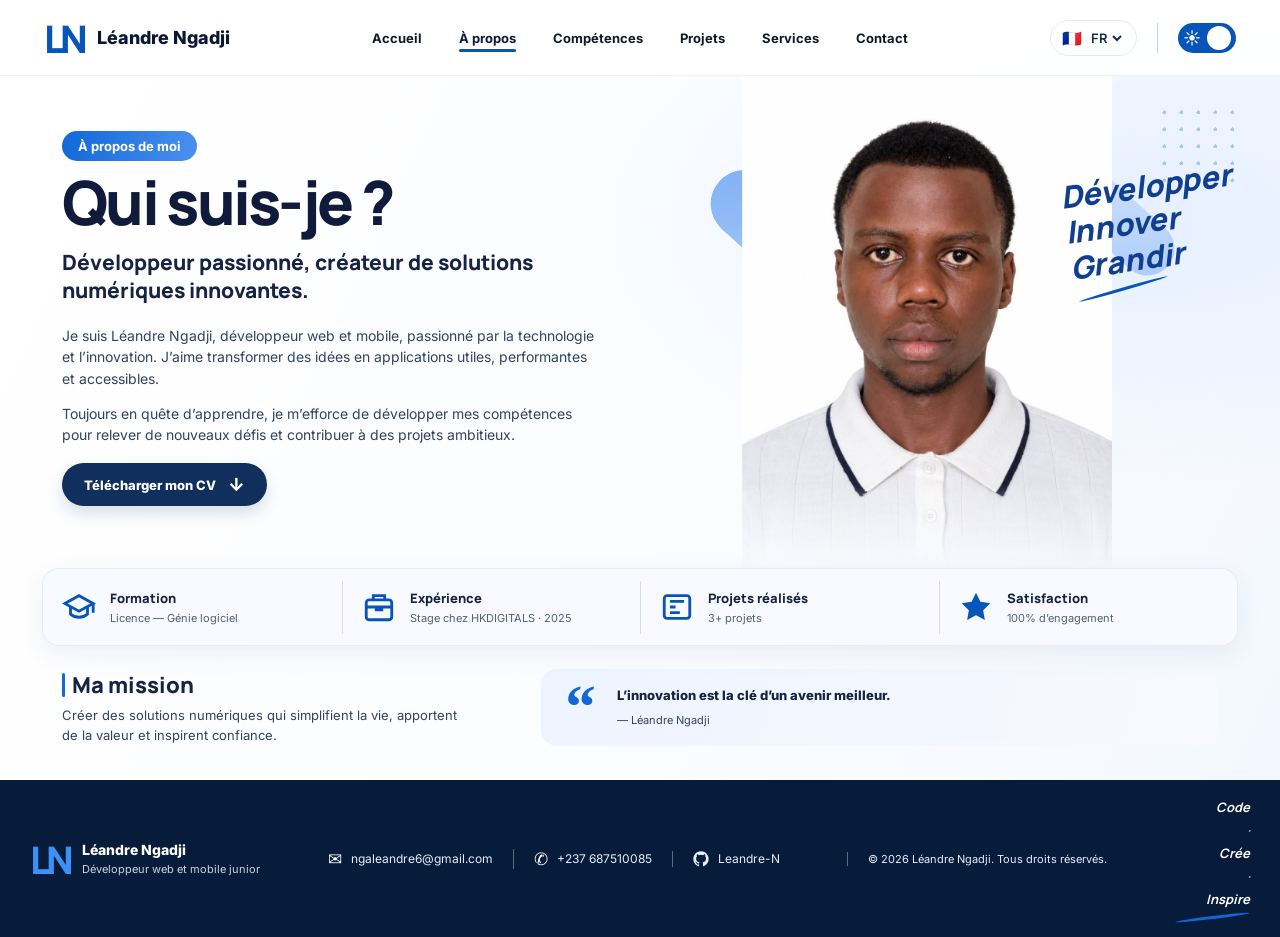
==== commit 12ce905a: "cv" ====
--- a/about.html
+++ b/about.html
@@ -159,6 +159,12 @@
                 <a href="tel:+237687510085" class="footer-contact-item">
                     <span aria-hidden="true">✆</span><span>+237 687510085</span>
                 </a>
+                <a href="https://github.com/Leandre-N" class="footer-contact-item" target="_blank" rel="noopener noreferrer">
+                    <svg width="16" height="16" viewBox="0 0 24 24" fill="currentColor" aria-hidden="true" focusable="false">
+                        <path d="M12 .5C5.65.5.5 5.65.5 12c0 5.08 3.29 9.38 7.86 10.9.58.11.79-.25.79-.56v-2.18c-3.2.7-3.88-1.54-3.88-1.54-.53-1.35-1.3-1.71-1.3-1.71-1.06-.72.08-.71.08-.71 1.17.08 1.78 1.2 1.78 1.2 1.04 1.79 2.72 1.27 3.39.97.1-.76.41-1.27.75-1.56-2.55-.29-5.24-1.28-5.24-5.68 0-1.25.45-2.28 1.19-3.08-.12-.29-.52-1.46.11-3.04 0 0 .97-.31 3.18 1.18a11.04 11.04 0 0 1 5.8 0c2.2-1.49 3.17-1.18 3.17-1.18.63 1.58.23 2.75.11 3.04.74.8 1.18 1.83 1.18 3.08 0 4.41-2.7 5.38-5.27 5.66.42.36.79 1.07.79 2.16v3.2c0 .31.21.68.8.56A11.51 11.51 0 0 0 23.5 12C23.5 5.65 18.35.5 12 .5z"/>
+                    </svg>
+                    <span>Leandre-N</span>
+                </a>
             </div>
             <p class="footer-copyright">© 2026 Léandre Ngadji. Tous droits réservés.</p>
             <p class="footer-signature">Code <span>·</span> Crée <span>·</span> Inspire<i></i></p>
